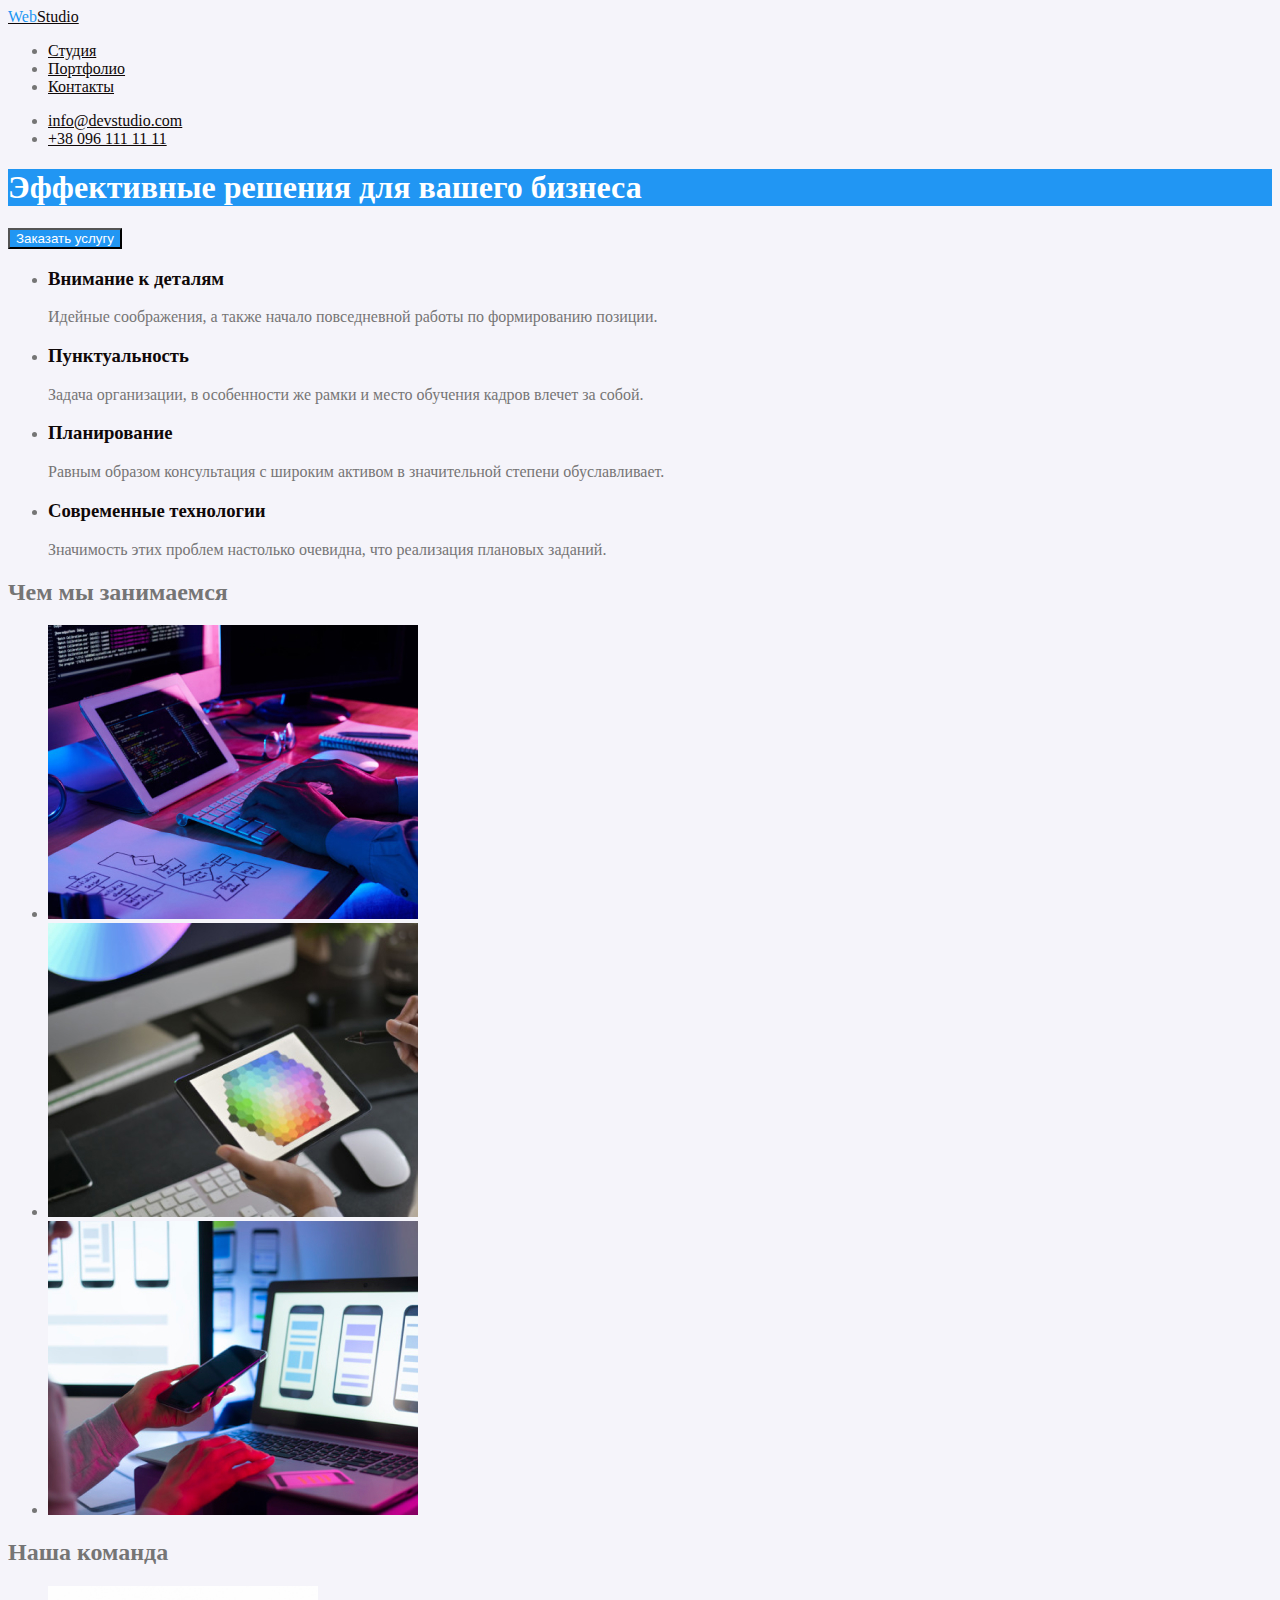
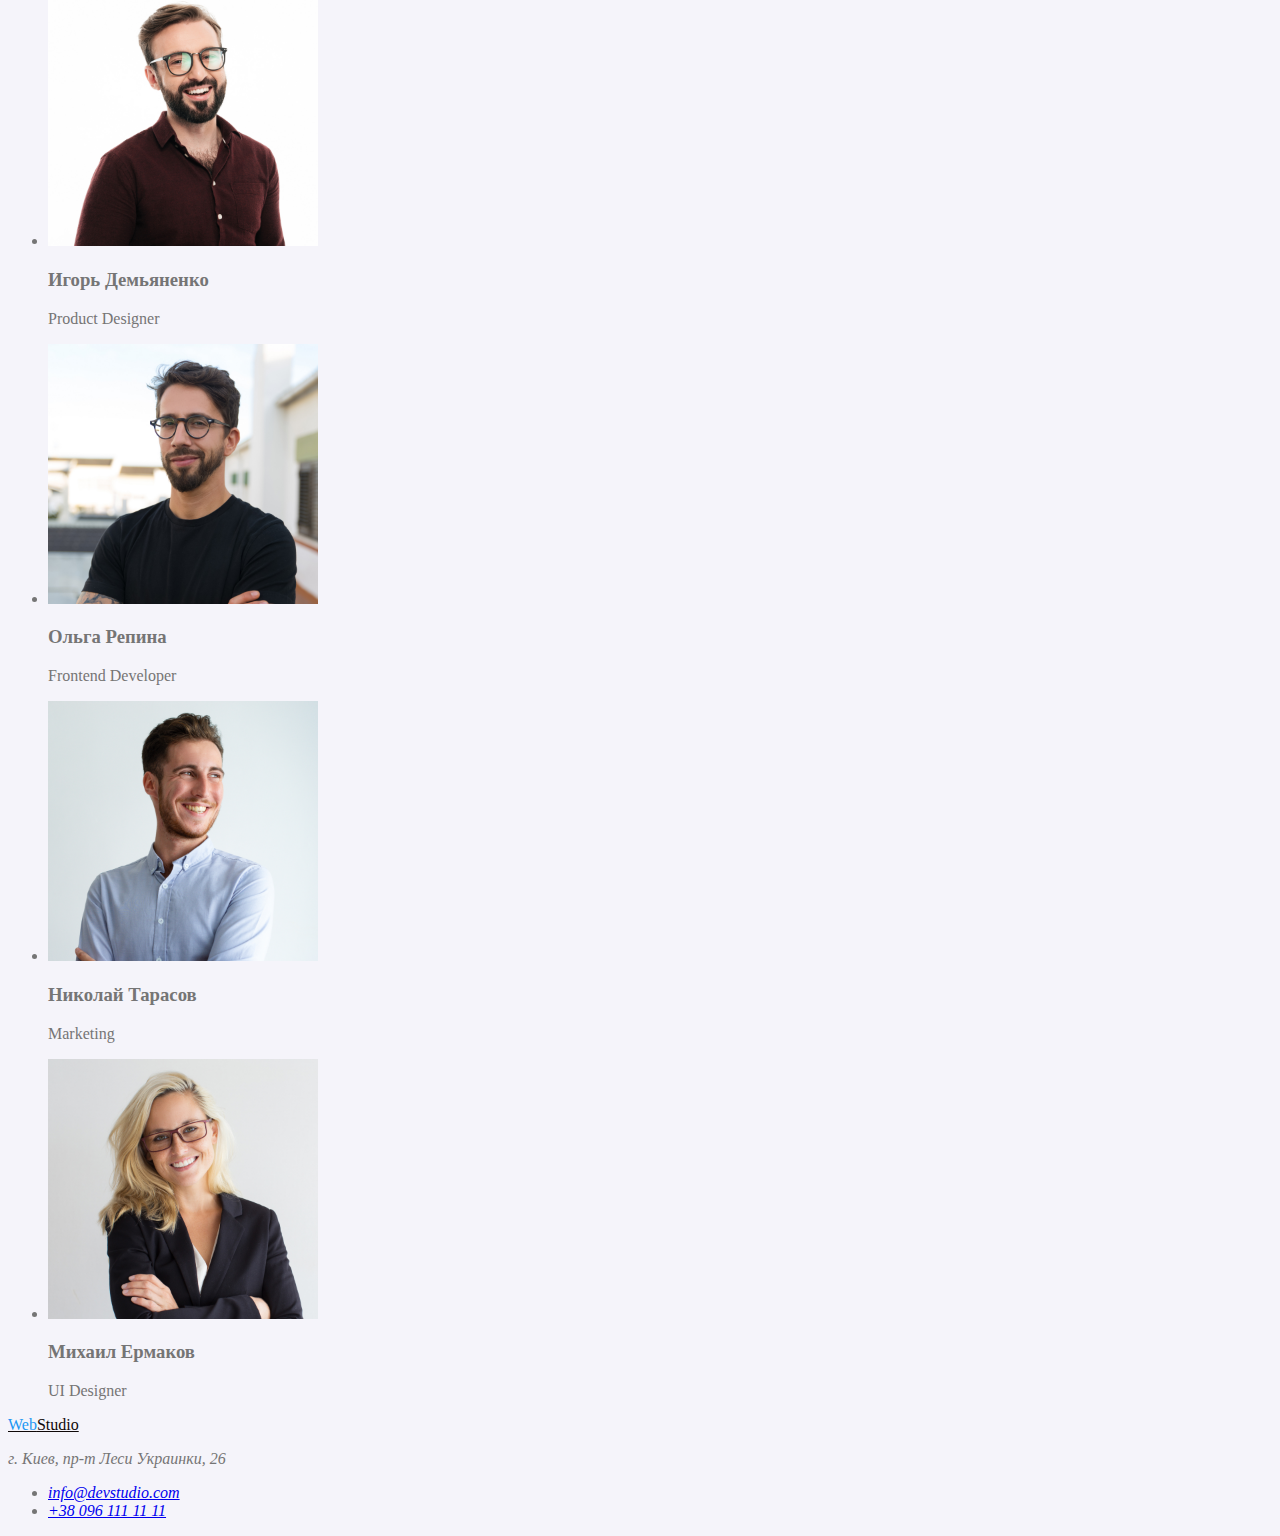
==== index.html @ 8a28e9a0 "добавил цвета не все" ====
<!DOCTYPE html>
<html lang="ru">
  <head>
    <meta charset="UTF-8" />
    <meta http-equiv="X-UA-Compatible" content="IE=edge" />
    <meta name="viewport" content="width=device-width, initial-scale=1.0" />
    <link rel="stylesheet" href="./css/style.css" />
    <title>Document</title>
  </head>
  <body>
    <!-- Шапка сайта -->
    <header class="header">
      <nav>
        <a href="/index.html" class="logo"
          ><span class="logo-accent">Web</span>Studio</a
        >
        <ul>
          <li><a href="" class="header-link">Студия</a></li>
          <li><a href="" class="header-link">Портфолио</a></li>
          <li><a href="" class="header-link">Контакты</a></li>
        </ul>
      </nav>
      <ul>
        <li>
          <a href="mailto:info@devstudio.com" class="header-link"
            >info@devstudio.com</a
          >
        </li>
        <li>
          <a href="tel:+380961111111" class="header-link">+38 096 111 11 11</a>
        </li>
      </ul>
    </header>
    <!-- Герой -->
    <main>
      <section class="hero">
        <h1 class="hero-title">Эффективные решения для вашего бизнеса</h1>
        <button type="button" class="button">Заказать услугу</button>
      </section>
      <!-- Особенности компании -->
      <section class="feature">
        <h2 hidden>Наши преймущества</h2>
        <ul>
          <li>
            <h3 class="feature-title">Внимание к деталям</h3>
            <p class="feature-tetxt">
              Идейные соображения, а также начало повседневной работы по
              формированию позиции.
            </p>
          </li>
          <li>
            <h3 class="feature-title">Пунктуальность</h3>
            <p class="feature-tetxt">
              Задача организации, в особенности же рамки и место обучения кадров
              влечет за собой.
            </p>
          </li>
          <li>
            <h3 class="feature-title">Планирование</h3>
            <p class="feature-tetxt">
              Равным образом консультация с широким активом в значительной
              степени обуславливает.
            </p>
          </li>
          <li>
            <h3 class="feature-title">Современные технологии</h3>
            <p class="feature-tetxt">
              Значимость этих проблем настолько очевидна, что реализация
              плановых заданий.
            </p>
          </li>
        </ul>
      </section>
      <section class="example">
        <!-- Фото занятий компании -->
        <h2 class="exmple-title">Чем мы занимаемся</h2>
        <ul>
          <li>
            <a href=""
              ><img src="./image/img1.jpg" alt="верстка сайта" width="370"
            /></a>
          </li>
          <li>
            <a href=""
              ><img
                src="./image/img2.jpg"
                alt="выбор макета сайта для телефона"
                width="370"
            /></a>
          </li>
          <li>
            <a href=""
              ><img
                src="./image/img3.jpg"
                alt="цветокоррекция на планшете"
                width="370"
            /></a>
          </li>
        </ul>
      </section>
      <!-- команда компании -->
      <section class="team">
        <h2>Наша команда</h2>
        <ul>
          <li>
            <img src="./image/image1.jpg" alt="сотрудник команды" width="270" />
            <h3 class="team-title">Игорь Демьяненко</h3>
            <p class="team-tetxt">Product Designer</p>
          </li>
          <li>
            <img src="./image/image2.jpg" alt="сотрудник команды" width="270" />
            <h3 class="team-title">Ольга Репина</h3>
            <p class="team-text">Frontend Developer</p>
          </li>
          <li>
            <img src="./image/image3.jpg" alt="сотрудник команды" width="270" />
            <h3 class="team-title">Николай Тарасов</h3>
            <p class="team-text">Marketing</p>
          </li>
          <li>
            <img src="./image/image4.jpg" alt="сотрудник команды" width="270" />
            <h3 class="team-title">Михаил Ермаков</h3>
            <p class="team-text">UI Designer</p>
          </li>
        </ul>
      </section>
    </main>
    <footer class="footer">
      <a href="/index.html" class="logo"
        ><span class="logo-accent">Web</span>Studio</a
      >
      <address>
        <p class="footer-text">г. Киев, пр-т Леси Украинки, 26</p>
        <ul>
          <li>
            <a href="mailto:info@devstudio.com" class="footer-link"
              >info@devstudio.com</a
            >
          </li>
          <li>
            <a href="tel:+380961111111" class="footer-link"
              >+38 096 111 11 11</a
            >
          </li>
        </ul>
      </address>
    </footer>
  </body>
</html>
---- css/style.css ----
/*  
Цвет основгого текста #757575
цвет  подсвета #2196F3  
цвет вторичный  #212121
цвест для футера rgba(255, 255, 255, 0.6);
основной цвест страницы #F5F4FA;
 */
:root {
  --secondary-text-color: #0f0808;
  --accent-color: #2196f3;
  --accent-color-footer: rgba(255, 255, 255, 0.6);
  --general-color-page: #f5f4fa;
  --general-text-color: #757575;
}
body {
  background-color: var(--general-color-page);
  color: var(--general-text-color);
}

/* Header */
.header-link:hover,
.header-link:focus {
  color: var(--accent-color);
}
.header-link {
  color: var(--secondary-text-color);
}
.logo:hover,
.logo:focus {
  color: var(--accent-color);
}
.logo {
  color: var(--secondary-text-color);
}
.logo-accent {
  color: var(--accent-color);
}
/* Hero */
.hero-title {
  /* сделал задний фон,что б видно было цвет текста */
  background-color: var(--accent-color);
  color: #ffffff;
}
.button {
  color: #ffffff;
  background-color: var(--accent-color);
  cursor: pointer;
}
/* Особености компании */
.feature-title {
  color: var(--secondary-text-color);
}
.feature-tetxt {
}
/* Занятие компаний */
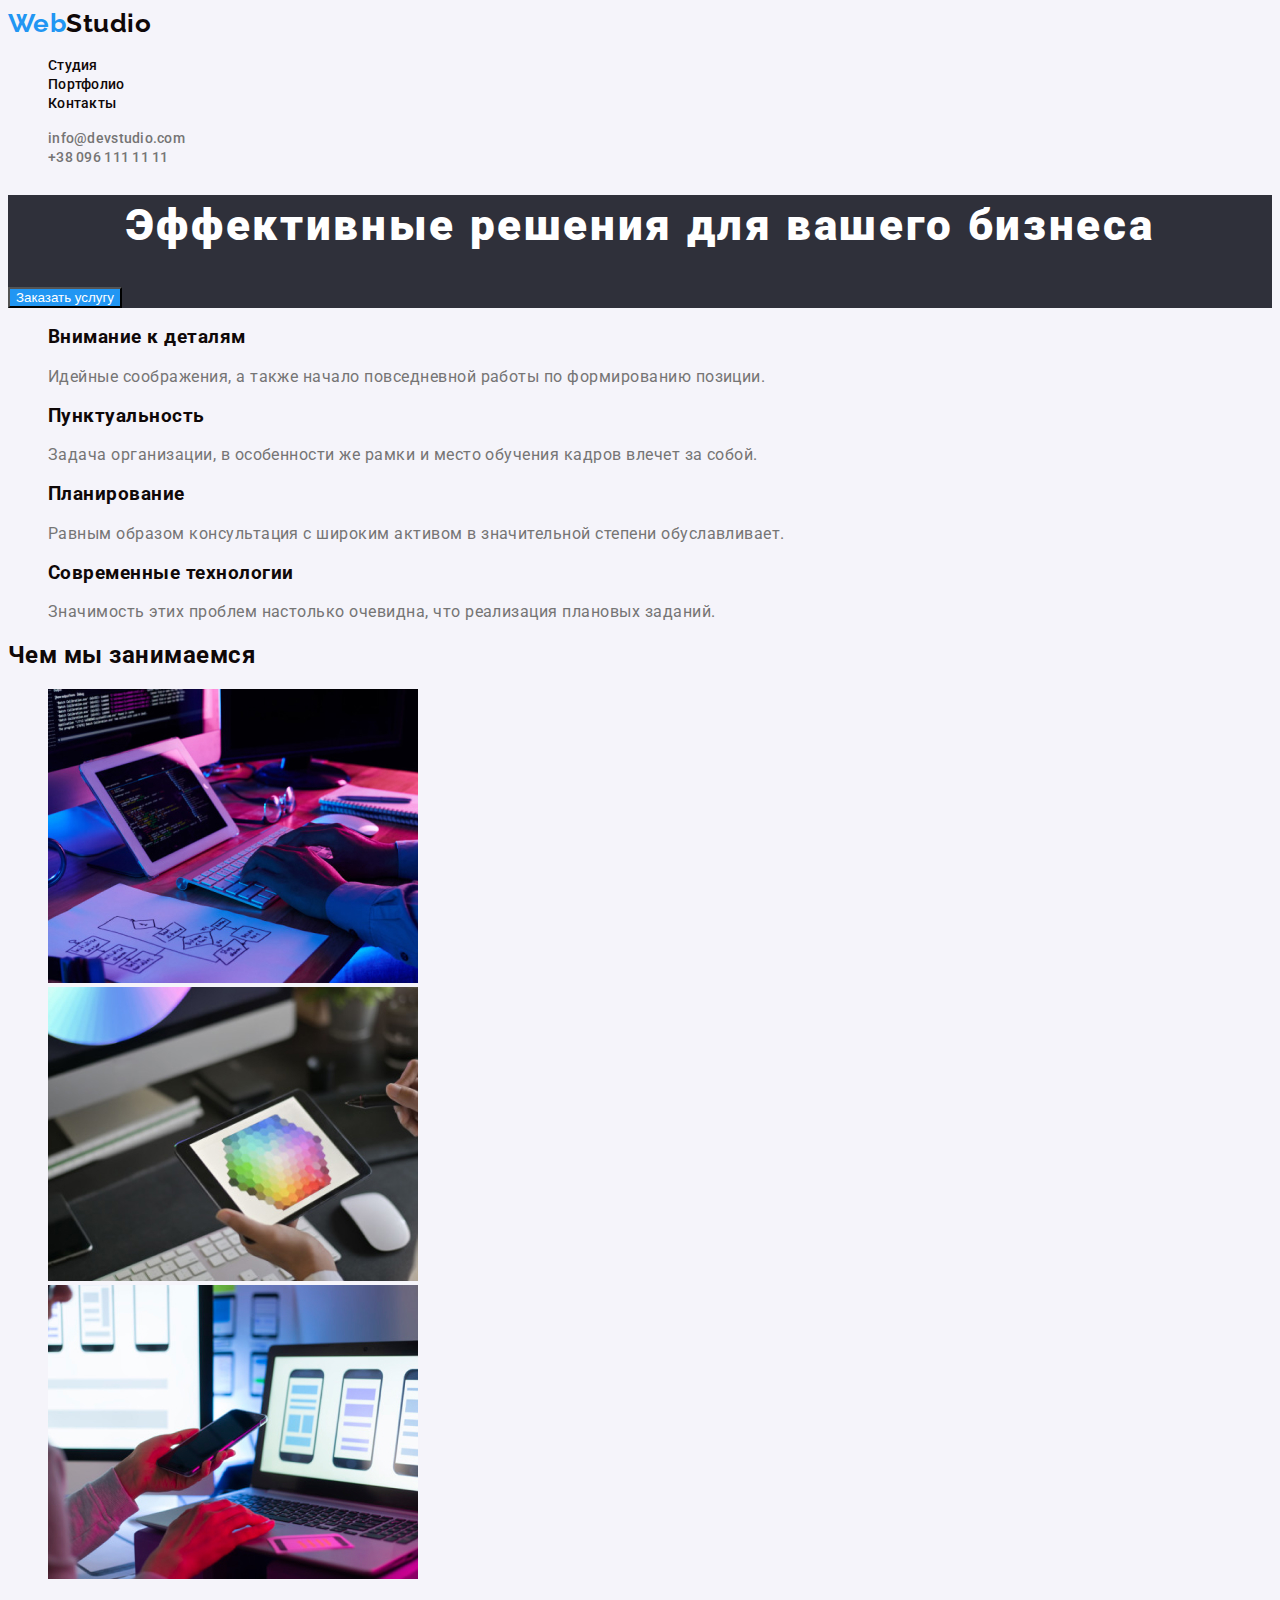
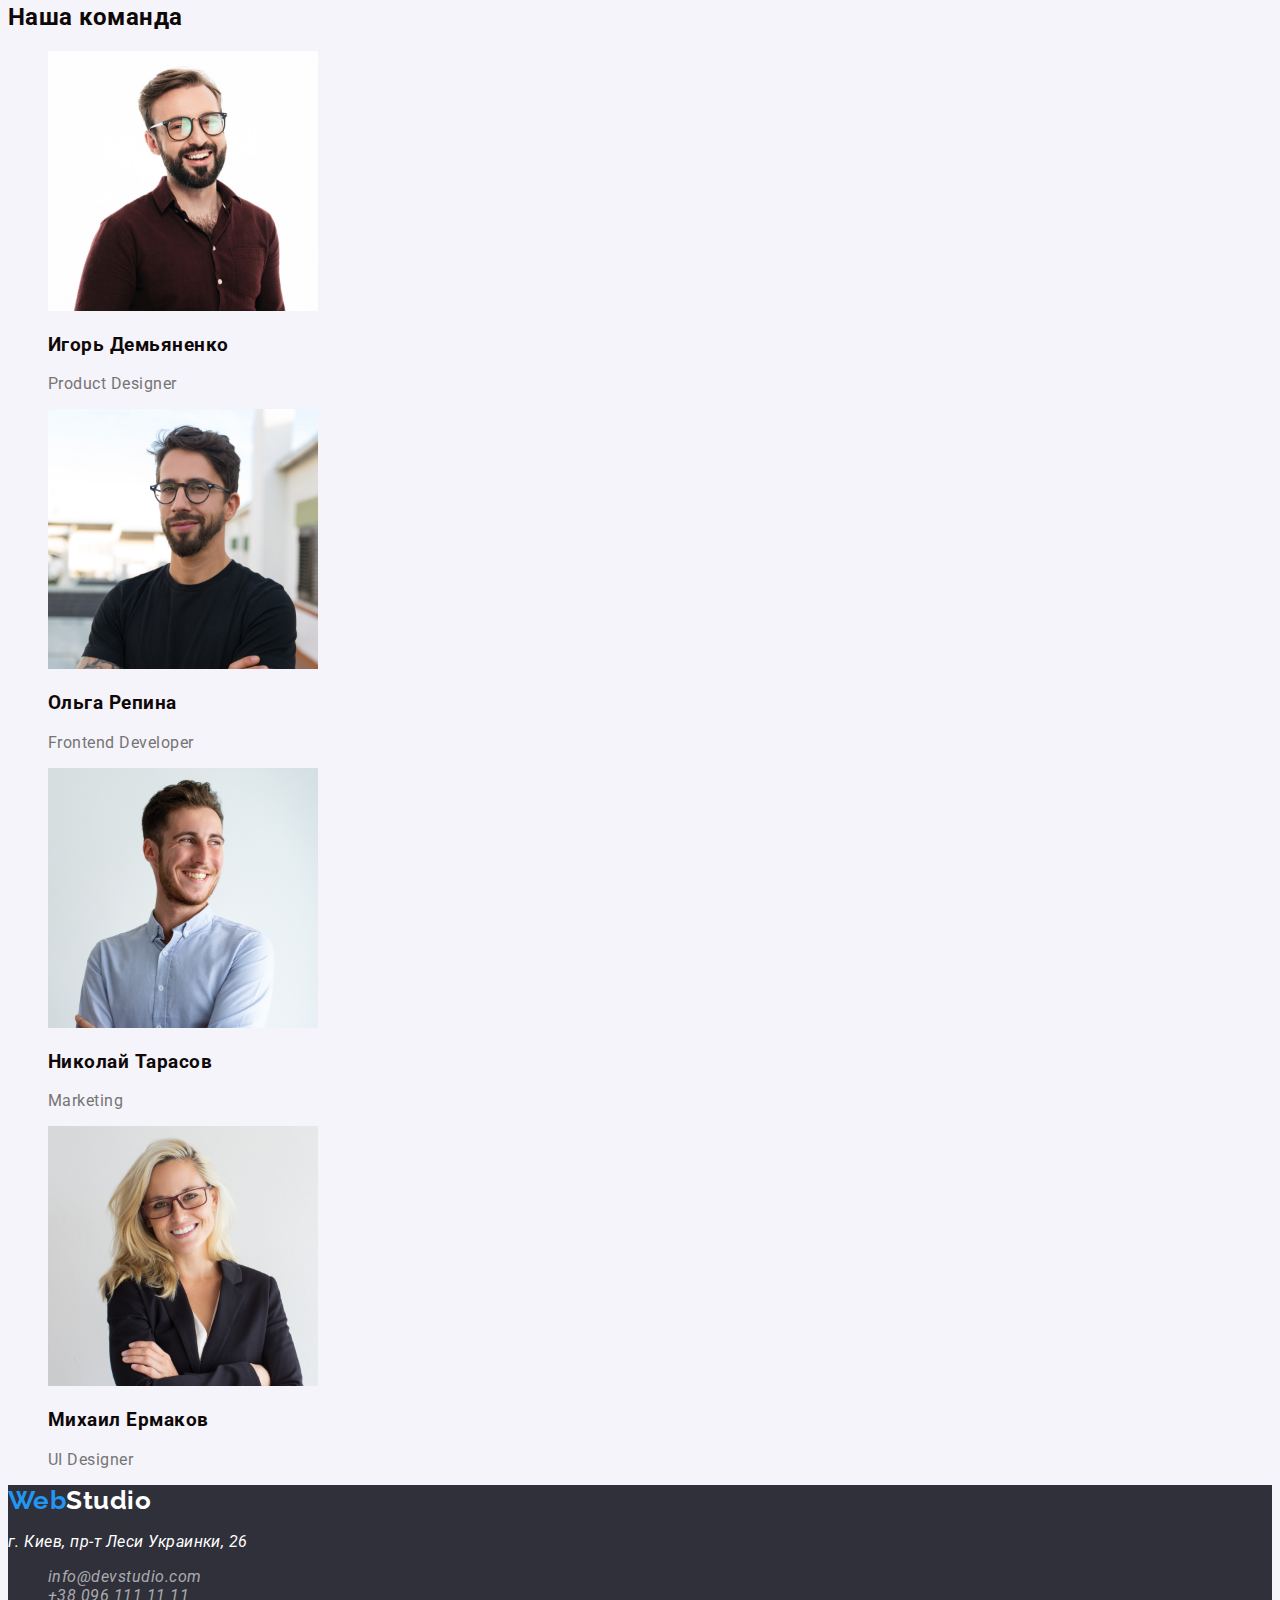
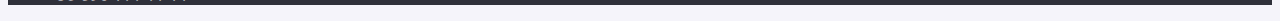
==== commit 66593b5b: "Цвета-закончил" ====
--- a/index.html
+++ b/index.html
@@ -4,43 +4,49 @@
     <meta charset="UTF-8" />
     <meta http-equiv="X-UA-Compatible" content="IE=edge" />
     <meta name="viewport" content="width=device-width, initial-scale=1.0" />
+    <title>Document</title>
+    <link rel="preconnect" href="https://fonts.googleapis.com" />
+    <link rel="preconnect" href="https://fonts.gstatic.com" crossorigin />
+    <link
+      href="https://fonts.googleapis.com/css2?family=Raleway:wght@700&family=Roboto:wght@400;500;700;900&display=swap"
+      rel="stylesheet"
+    />
     <link rel="stylesheet" href="./css/style.css" />
-    <title>Document</title>
   </head>
   <body>
     <!-- Шапка сайта -->
     <header class="header">
-      <nav>
+      <nav class="header-nav">
         <a href="/index.html" class="logo"
           ><span class="logo-accent">Web</span>Studio</a
         >
-        <ul>
-          <li><a href="" class="header-link">Студия</a></li>
-          <li><a href="" class="header-link">Портфолио</a></li>
-          <li><a href="" class="header-link">Контакты</a></li>
+        <ul class="pages-nav">
+          <li><a href="" class="link">Студия</a></li>
+          <li><a href="" class="link">Портфолио</a></li>
+          <li><a href="" class="link">Контакты</a></li>
         </ul>
       </nav>
-      <ul>
+      <ul class="auth-nav">
         <li>
-          <a href="mailto:info@devstudio.com" class="header-link"
+          <a href="mailto:info@devstudio.com" class="link"
             >info@devstudio.com</a
           >
         </li>
         <li>
-          <a href="tel:+380961111111" class="header-link">+38 096 111 11 11</a>
+          <a href="tel:+380961111111" class="link">+38 096 111 11 11</a>
         </li>
       </ul>
     </header>
-    <!-- Герой -->
     <main>
+      <!-- Герой -->
       <section class="hero">
-        <h1 class="hero-title">Эффективные решения для вашего бизнеса</h1>
+        <h1 class="title">Эффективные решения для вашего бизнеса</h1>
         <button type="button" class="button">Заказать услугу</button>
       </section>
       <!-- Особенности компании -->
       <section class="feature">
         <h2 hidden>Наши преймущества</h2>
-        <ul>
+        <ul class="featyre-list">
           <li>
             <h3 class="feature-title">Внимание к деталям</h3>
             <p class="feature-tetxt">
@@ -71,10 +77,10 @@
           </li>
         </ul>
       </section>
+      <!-- Фото занятий компании -->
       <section class="example">
-        <!-- Фото занятий компании -->
-        <h2 class="exmple-title">Чем мы занимаемся</h2>
-        <ul>
+        <h2 class="title">Чем мы занимаемся</h2>
+        <ul class="example-list">
           <li>
             <a href=""
               ><img src="./image/img1.jpg" alt="верстка сайта" width="370"
@@ -100,8 +106,8 @@
       </section>
       <!-- команда компании -->
       <section class="team">
-        <h2>Наша команда</h2>
-        <ul>
+        <h2 class="title">Наша команда</h2>
+        <ul class="team-list">
           <li>
             <img src="./image/image1.jpg" alt="сотрудник команды" width="270" />
             <h3 class="team-title">Игорь Демьяненко</h3>
@@ -133,14 +139,12 @@
         <p class="footer-text">г. Киев, пр-т Леси Украинки, 26</p>
         <ul>
           <li>
-            <a href="mailto:info@devstudio.com" class="footer-link"
+            <a href="mailto:info@devstudio.com" class="link"
               >info@devstudio.com</a
             >
           </li>
           <li>
-            <a href="tel:+380961111111" class="footer-link"
-              >+38 096 111 11 11</a
-            >
+            <a href="tel:+380961111111" class="link">+38 096 111 11 11</a>
           </li>
         </ul>
       </address>
--- a/css/style.css
+++ b/css/style.css
@@ -11,19 +11,45 @@
   --accent-color-footer: rgba(255, 255, 255, 0.6);
   --general-color-page: #f5f4fa;
   --general-text-color: #757575;
+  --white-color: #ffffff;
+  --footer-color: #2f303a;
 }
 body {
   background-color: var(--general-color-page);
   color: var(--general-text-color);
+
+  font-family: Roboto, sans-serif;
+  letter-spacing: 0.03em;
 }
 
 /* Header */
-.header-link:hover,
-.header-link:focus {
+.header-nav .link:hover,
+.header-nav .link:focus,
+.auth-nav .link:focus,
+.auth-nav .link:hover,
+.footer .link:focus,
+.footer .link:hover {
   color: var(--accent-color);
 }
-.header-link {
+
+.auth-nav .link {
+  color: var(--general-text-color);
+  text-decoration: none;
+
+  font-weight: 500;
+  font-size: 14px;
+  line-height: 1.1;
+  letter-spacing: 0.02em;
+}
+
+.header-nav .link {
   color: var(--secondary-text-color);
+  text-decoration: none;
+
+  font-weight: 500;
+  font-size: 14px;
+  line-height: 1.1;
+  letter-spacing: 0.02em;
 }
 .logo:hover,
 .logo:focus {
@@ -31,25 +57,65 @@
 }
 .logo {
   color: var(--secondary-text-color);
+  text-decoration: none;
+
+  font-family: Raleway, sans-serif;
+  font-weight: 700;
+  font-size: 26px;
+  line-height: 31px;
 }
 .logo-accent {
   color: var(--accent-color);
 }
 /* Hero */
-.hero-title {
-  /* сделал задний фон,что б видно было цвет текста */
-  background-color: var(--accent-color);
-  color: #ffffff;
+.hero {
+  background-color: var(--footer-color);
+}
+.hero .title {
+  color: var(--white-color);
+
+  font-weight: 900;
+  font-size: 44px;
+  line-height: 1.4;
+  text-align: center;
+  letter-spacing: 0.06em;
 }
 .button {
-  color: #ffffff;
+  color: var(--white-color);
   background-color: var(--accent-color);
   cursor: pointer;
 }
-/* Особености компании */
+/* Особенности компании */
 .feature-title {
   color: var(--secondary-text-color);
 }
 .feature-tetxt {
+  color: var(--general-text-color);
 }
-/* Занятие компаний */
+
+/* Занятие компании */
+.example .title {
+  color: var(--secondary-text-color);
+}
+/* команда компании */
+.team .title,
+.team-title {
+  color: var(--secondary-text-color);
+}
+/* подвал */
+.footer {
+  background-color: var(--footer-color);
+}
+.footer .footer-text {
+  color: var(--white-color);
+}
+.footer .link {
+  color: var(--accent-color-footer);
+  text-decoration: none;
+}
+.footer .logo {
+  color: var(--white-color);
+}
+li {
+  list-style-type: none;
+}
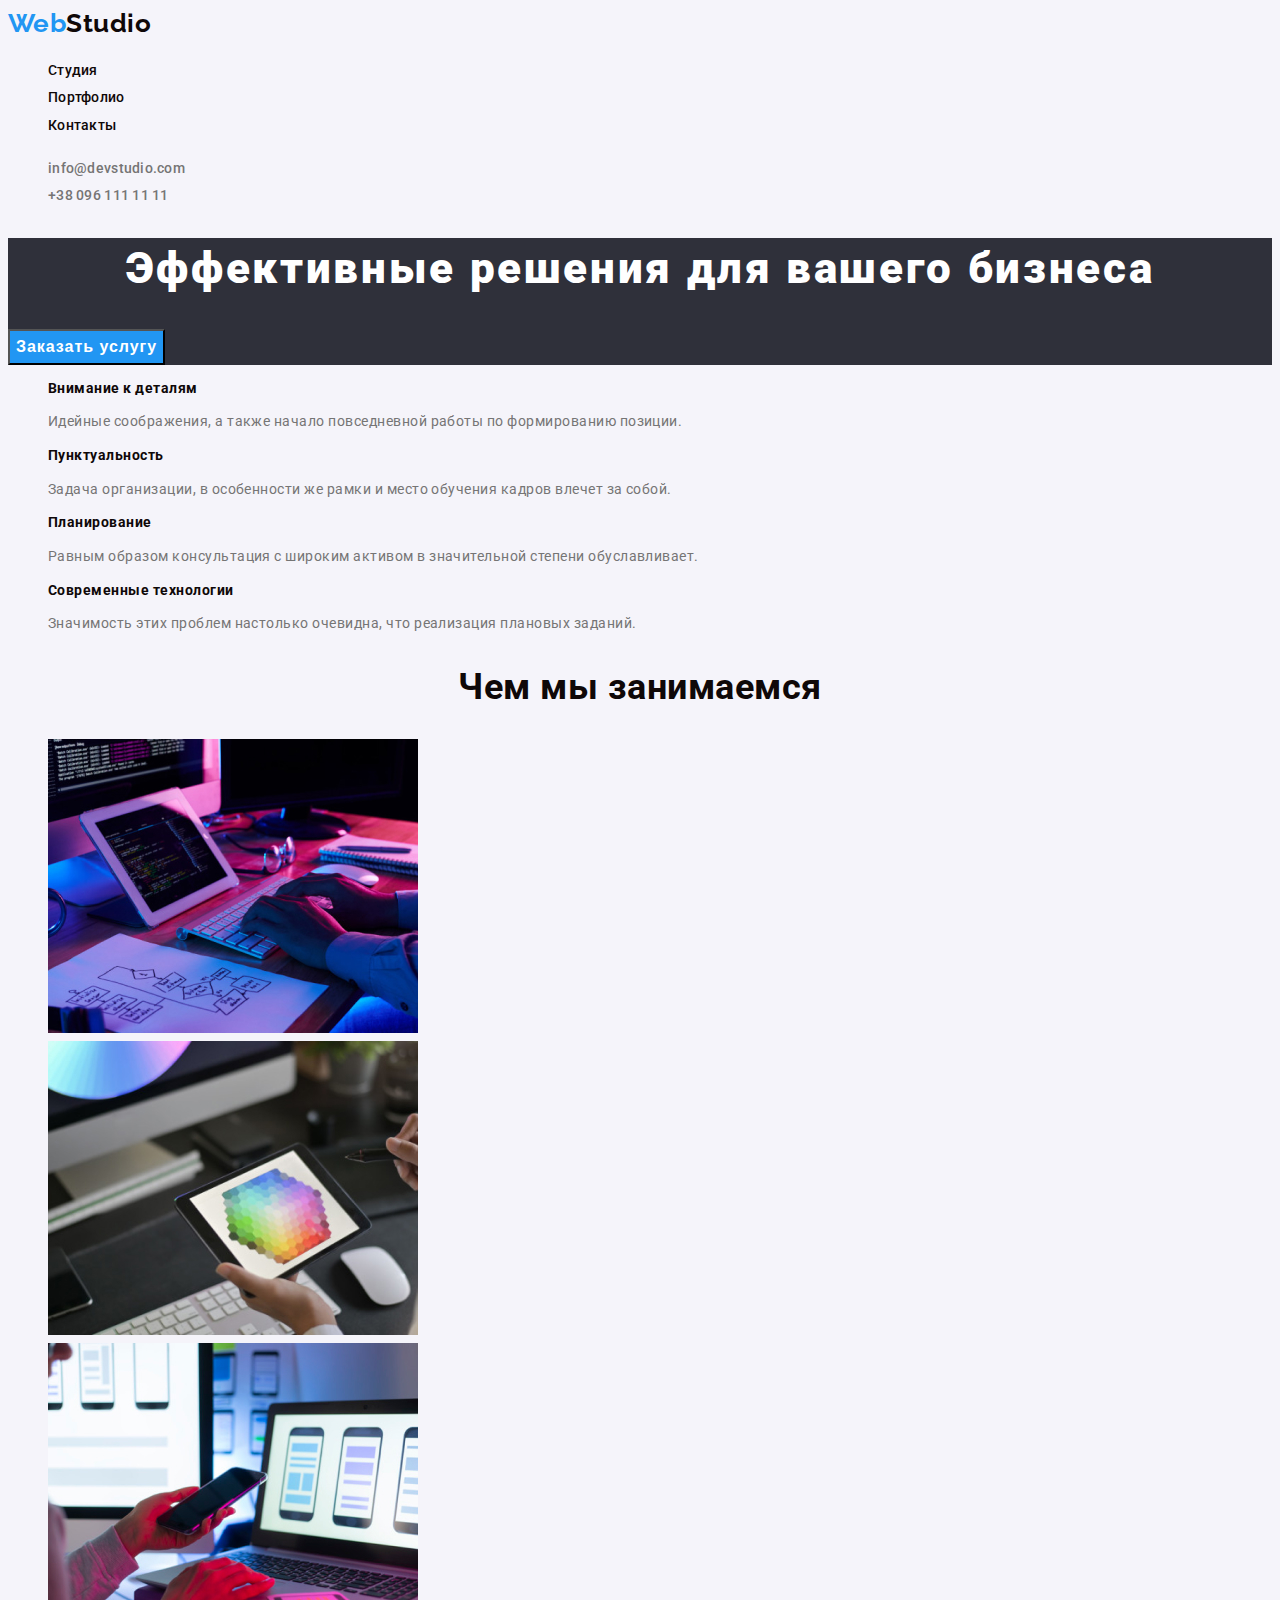
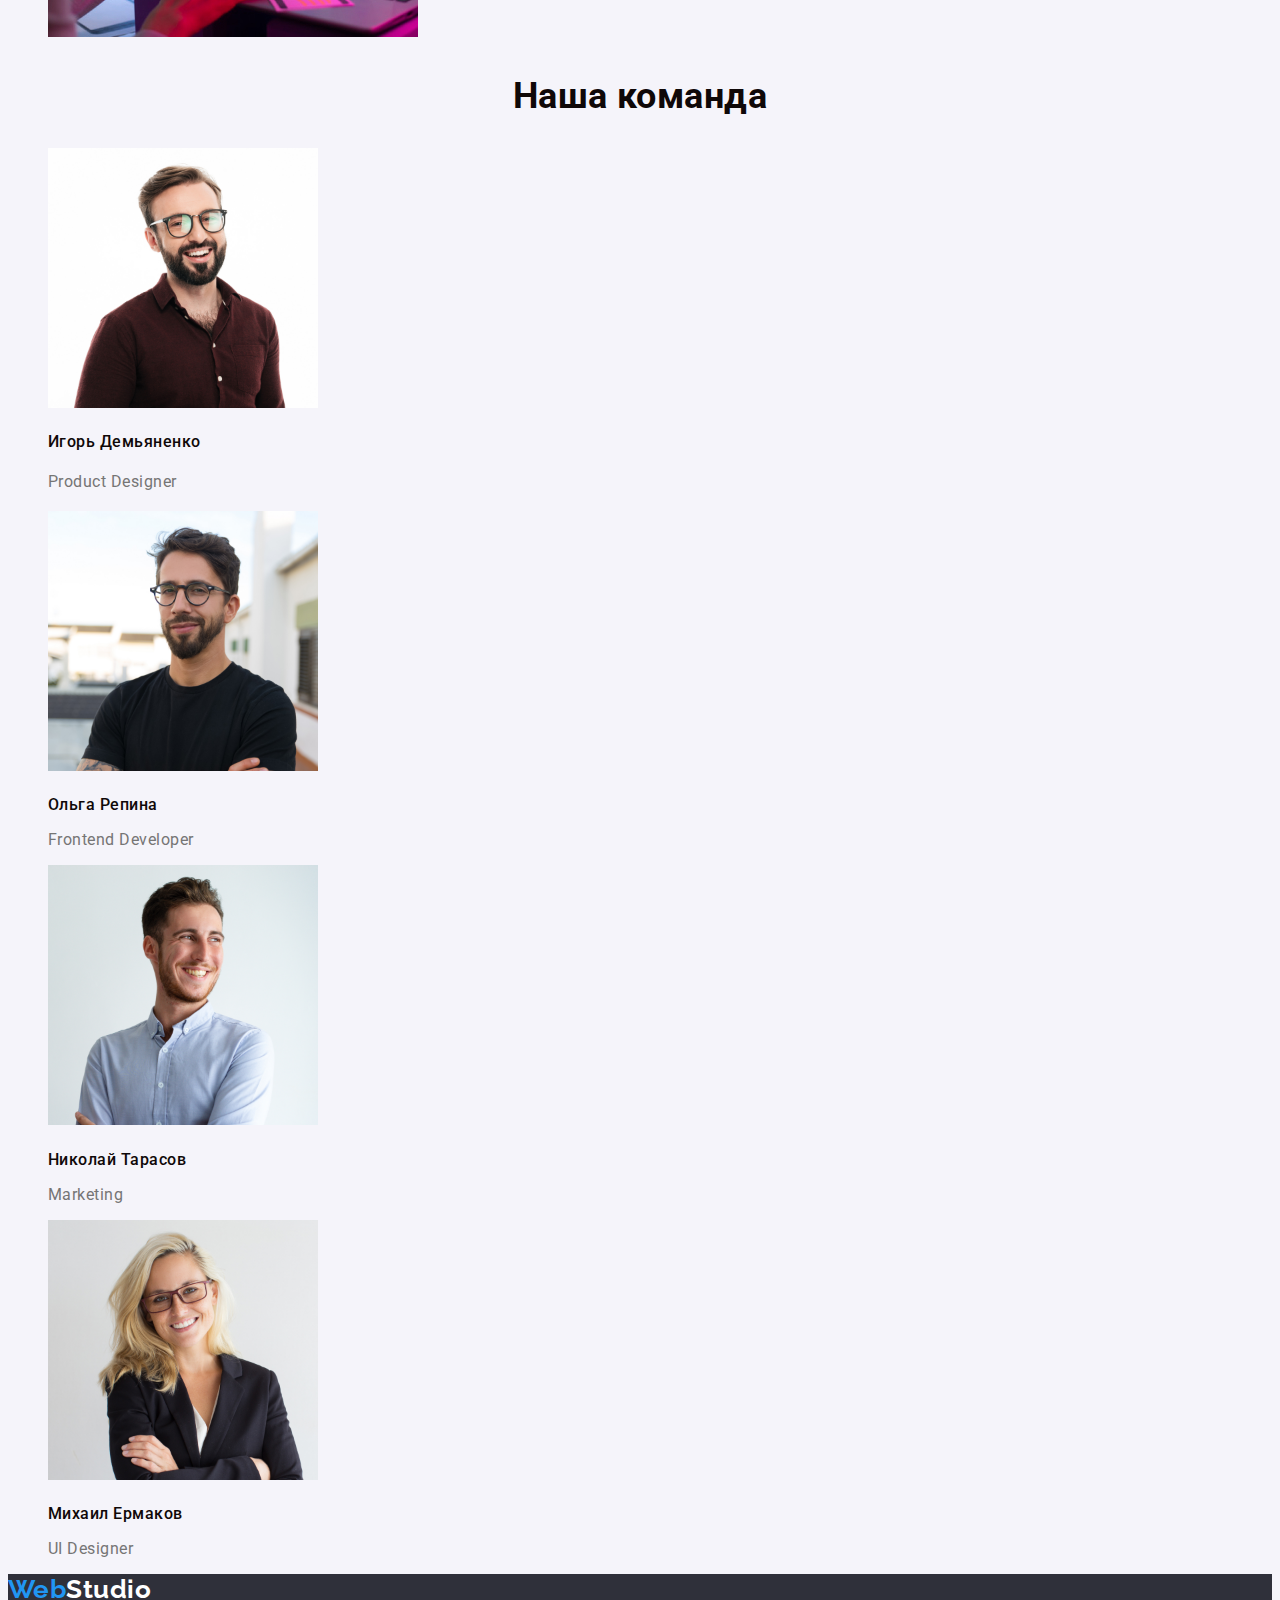
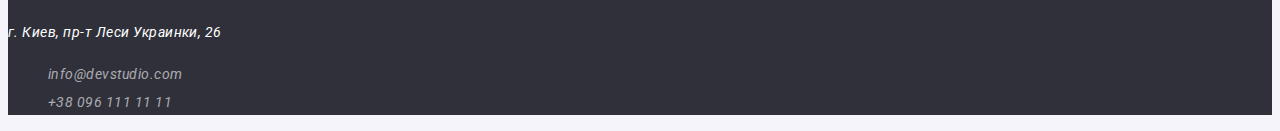
==== commit 1c7fb994: "Начертания" ====
--- a/index.html
+++ b/index.html
@@ -22,7 +22,7 @@
         >
         <ul class="pages-nav">
           <li><a href="" class="link">Студия</a></li>
-          <li><a href="" class="link">Портфолио</a></li>
+          <li><a href="./portofolio.html" class="link">Портфолио</a></li>
           <li><a href="" class="link">Контакты</a></li>
         </ul>
       </nav>
@@ -110,27 +110,28 @@
         <ul class="team-list">
           <li>
             <img src="./image/image1.jpg" alt="сотрудник команды" width="270" />
-            <h3 class="team-title">Игорь Демьяненко</h3>
+            <h3 class="team-title-name">Игорь Демьяненко</h3>
             <p class="team-tetxt">Product Designer</p>
           </li>
           <li>
             <img src="./image/image2.jpg" alt="сотрудник команды" width="270" />
-            <h3 class="team-title">Ольга Репина</h3>
+            <h3 class="team-title-name">Ольга Репина</h3>
             <p class="team-text">Frontend Developer</p>
           </li>
           <li>
             <img src="./image/image3.jpg" alt="сотрудник команды" width="270" />
-            <h3 class="team-title">Николай Тарасов</h3>
+            <h3 class="team-title-name">Николай Тарасов</h3>
             <p class="team-text">Marketing</p>
           </li>
           <li>
             <img src="./image/image4.jpg" alt="сотрудник команды" width="270" />
-            <h3 class="team-title">Михаил Ермаков</h3>
+            <h3 class="team-title-name">Михаил Ермаков</h3>
             <p class="team-text">UI Designer</p>
           </li>
         </ul>
       </section>
     </main>
+    <!-- Подвал -->
     <footer class="footer">
       <a href="/index.html" class="logo"
         ><span class="logo-accent">Web</span>Studio</a
--- a/css/style.css
+++ b/css/style.css
@@ -20,6 +20,7 @@
 
   font-family: Roboto, sans-serif;
   letter-spacing: 0.03em;
+  line-height: 1.7;
 }
 
 /* Header */
@@ -59,7 +60,7 @@
   color: var(--secondary-text-color);
   text-decoration: none;
 
-  font-family: Raleway, sans-serif;
+  font-family: Raleway;
   font-weight: 700;
   font-size: 26px;
   line-height: 31px;
@@ -84,34 +85,69 @@
   color: var(--white-color);
   background-color: var(--accent-color);
   cursor: pointer;
+
+  font-weight: 700;
+  font-size: 16px;
+  line-height: 1.9;
+  letter-spacing: 0.06em;
 }
 /* Особенности компании */
 .feature-title {
   color: var(--secondary-text-color);
+
+  font-weight: 700;
+  font-size: 14px;
+  line-height: 1.1;
 }
 .feature-tetxt {
   color: var(--general-text-color);
+
+  font-size: 14px;
 }
 
-/* Занятие компании */
+/* Фото занятий компании */
 .example .title {
   color: var(--secondary-text-color);
+
+  font-weight: 700;
+  font-size: 36px;
+  line-height: 1.2;
+  text-align: center;
 }
 /* команда компании */
-.team .title,
-.team-title {
+.team .title {
   color: var(--secondary-text-color);
+
+  font-weight: 700;
+  font-size: 36px;
+  line-height: 1.2;
+  text-align: center;
+}
+.team-title-name {
+  color: var(--secondary-text-color);
+
+  font-weight: 500;
+  font-size: 16px;
+  line-height: 1.2;
+}
+.team-text {
+  font-size: 16px;
+  line-height: 1.2;
 }
 /* подвал */
 .footer {
   background-color: var(--footer-color);
 }
-.footer .footer-text {
+.footer-text {
   color: var(--white-color);
+
+  font-size: 14px;
 }
 .footer .link {
   color: var(--accent-color-footer);
   text-decoration: none;
+
+  font-size: 14px;
 }
 .footer .logo {
   color: var(--white-color);
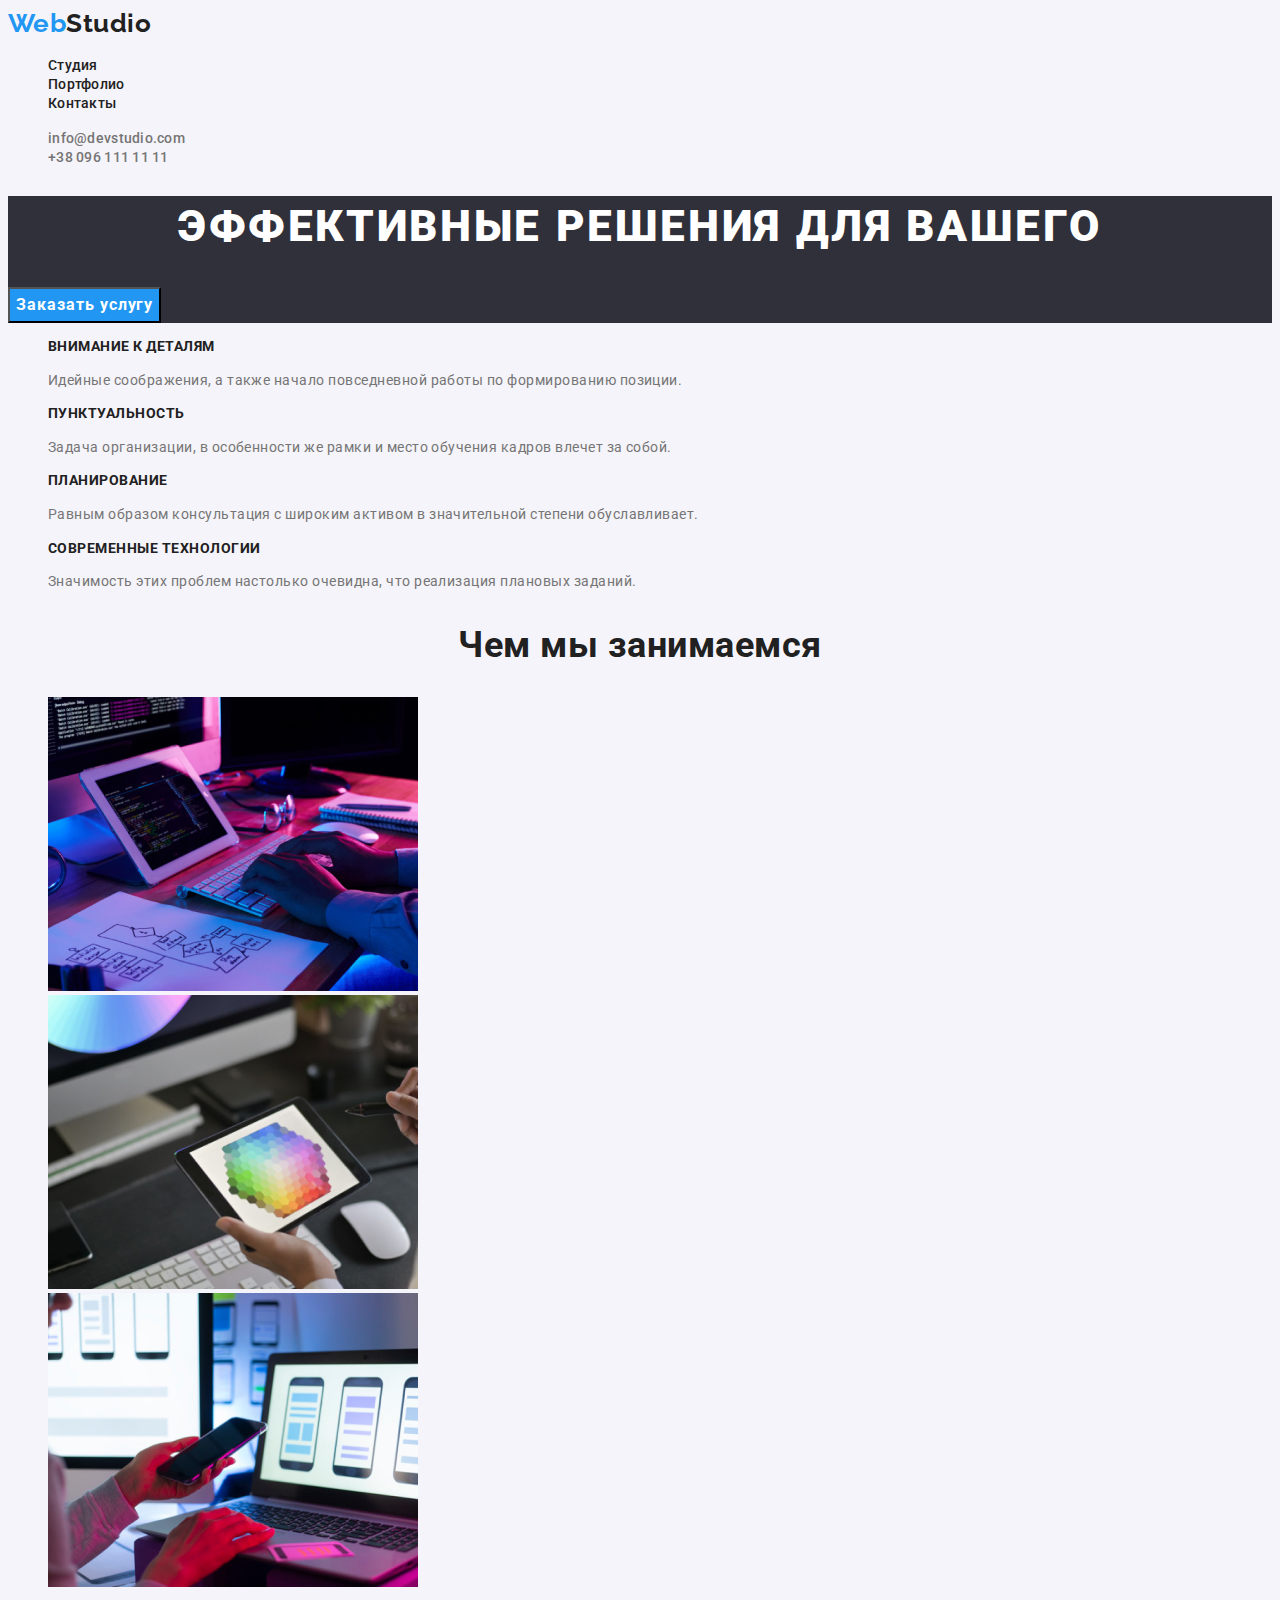
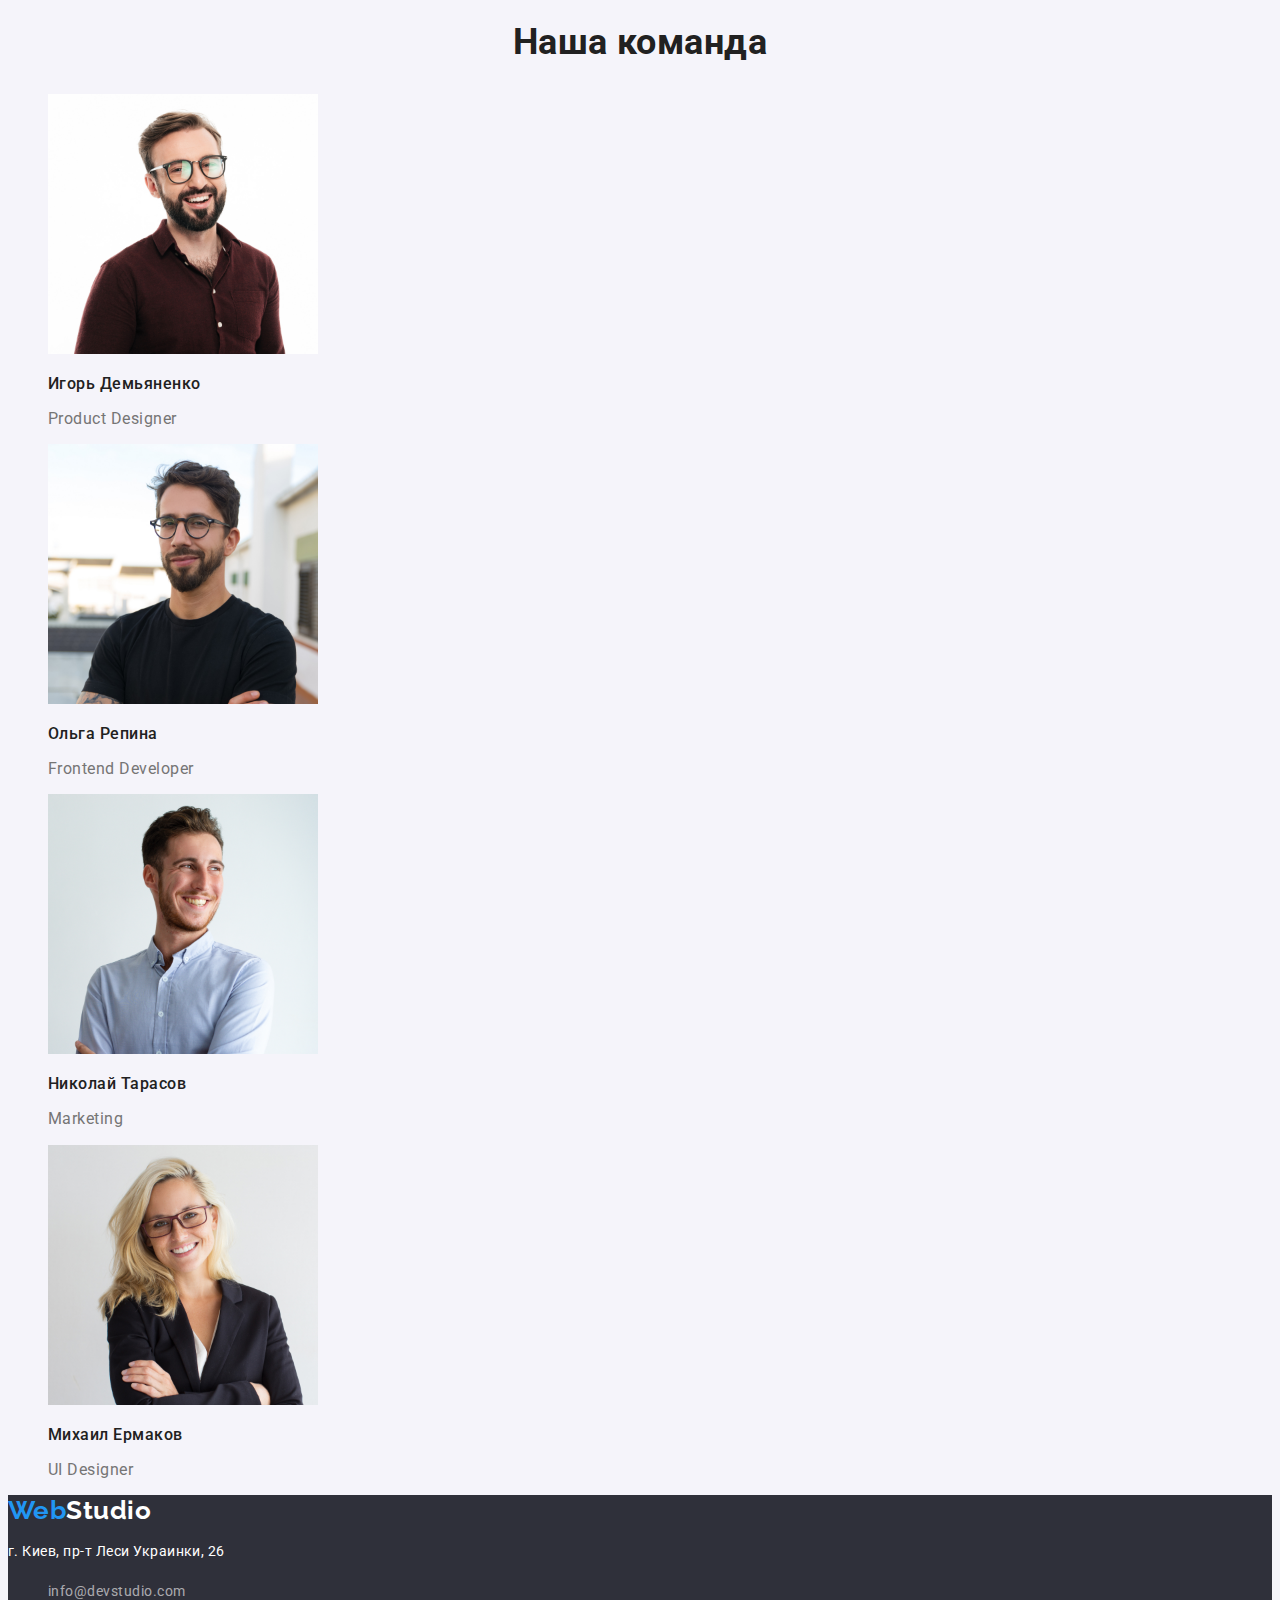
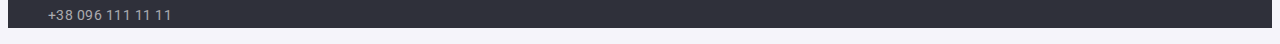
==== commit 8badaa11: "Внес правки в дз2" ====
--- a/index.html
+++ b/index.html
@@ -40,7 +40,7 @@
     <main>
       <!-- Герой -->
       <section class="hero">
-        <h1 class="title">Эффективные решения для вашего бизнеса</h1>
+        <h1 class="title">ЭФФЕКТИВНЫЕ РЕШЕНИЯ ДЛЯ ВАШЕГО</h1>
         <button type="button" class="button">Заказать услугу</button>
       </section>
       <!-- Особенности компании -->
@@ -48,28 +48,28 @@
         <h2 hidden>Наши преймущества</h2>
         <ul class="featyre-list">
           <li>
-            <h3 class="feature-title">Внимание к деталям</h3>
+            <h3 class="feature-title">ВНИМАНИЕ К ДЕТАЛЯМ</h3>
             <p class="feature-tetxt">
               Идейные соображения, а также начало повседневной работы по
               формированию позиции.
             </p>
           </li>
           <li>
-            <h3 class="feature-title">Пунктуальность</h3>
+            <h3 class="feature-title">ПУНКТУАЛЬНОСТЬ</h3>
             <p class="feature-tetxt">
               Задача организации, в особенности же рамки и место обучения кадров
               влечет за собой.
             </p>
           </li>
           <li>
-            <h3 class="feature-title">Планирование</h3>
+            <h3 class="feature-title">ПЛАНИРОВАНИЕ</h3>
             <p class="feature-tetxt">
               Равным образом консультация с широким активом в значительной
               степени обуславливает.
             </p>
           </li>
           <li>
-            <h3 class="feature-title">Современные технологии</h3>
+            <h3 class="feature-title">СОВРЕМЕННЫЕ ТЕХНОЛОГИИ</h3>
             <p class="feature-tetxt">
               Значимость этих проблем настолько очевидна, что реализация
               плановых заданий.
--- a/css/style.css
+++ b/css/style.css
@@ -6,7 +6,7 @@
 основной цвест страницы #F5F4FA;
  */
 :root {
-  --secondary-text-color: #0f0808;
+  --secondary-text-color: #212121;
   --accent-color: #2196f3;
   --accent-color-footer: rgba(255, 255, 255, 0.6);
   --general-color-page: #f5f4fa;
@@ -20,7 +20,6 @@
 
   font-family: Roboto, sans-serif;
   letter-spacing: 0.03em;
-  line-height: 1.7;
 }
 
 /* Header */
@@ -63,7 +62,7 @@
   font-family: Raleway;
   font-weight: 700;
   font-size: 26px;
-  line-height: 31px;
+  line-height: 1.2;
 }
 .logo-accent {
   color: var(--accent-color);
@@ -86,6 +85,7 @@
   background-color: var(--accent-color);
   cursor: pointer;
 
+  font-family: Roboto, sans-serif;
   font-weight: 700;
   font-size: 16px;
   line-height: 1.9;
@@ -101,7 +101,7 @@
 }
 .feature-tetxt {
   color: var(--general-text-color);
-
+  line-height: 1.7;
   font-size: 14px;
 }
 
@@ -142,12 +142,16 @@
   color: var(--white-color);
 
   font-size: 14px;
+  line-height: 1.7;
+  font-style: normal;
 }
 .footer .link {
   color: var(--accent-color-footer);
   text-decoration: none;
 
   font-size: 14px;
+  line-height: 1.7;
+  font-style: normal;
 }
 .footer .logo {
   color: var(--white-color);
@@ -155,3 +159,30 @@
 li {
   list-style-type: none;
 }
+/* Portfolio */
+.portfolio .button:focus,
+.portfolio .button:hover {
+  color: var(--white-color);
+  background-color: var(--accent-color);
+}
+.portfolio .button {
+  color: var(--secondary-text-color);
+  background-color: var(--white-color);
+
+  font-weight: 500;
+  font-size: 16px;
+  line-height: 1.6;
+  letter-spacing: 0.03em;
+}
+.portfolio .title {
+  color: var(--secondary-text-color);
+
+  font-weight: 700;
+  font-size: 18px;
+  line-height: 2;
+  letter-spacing: 0.06em;
+}
+.portfolio .text {
+  font-size: 16px;
+  line-height: 1.9;
+}
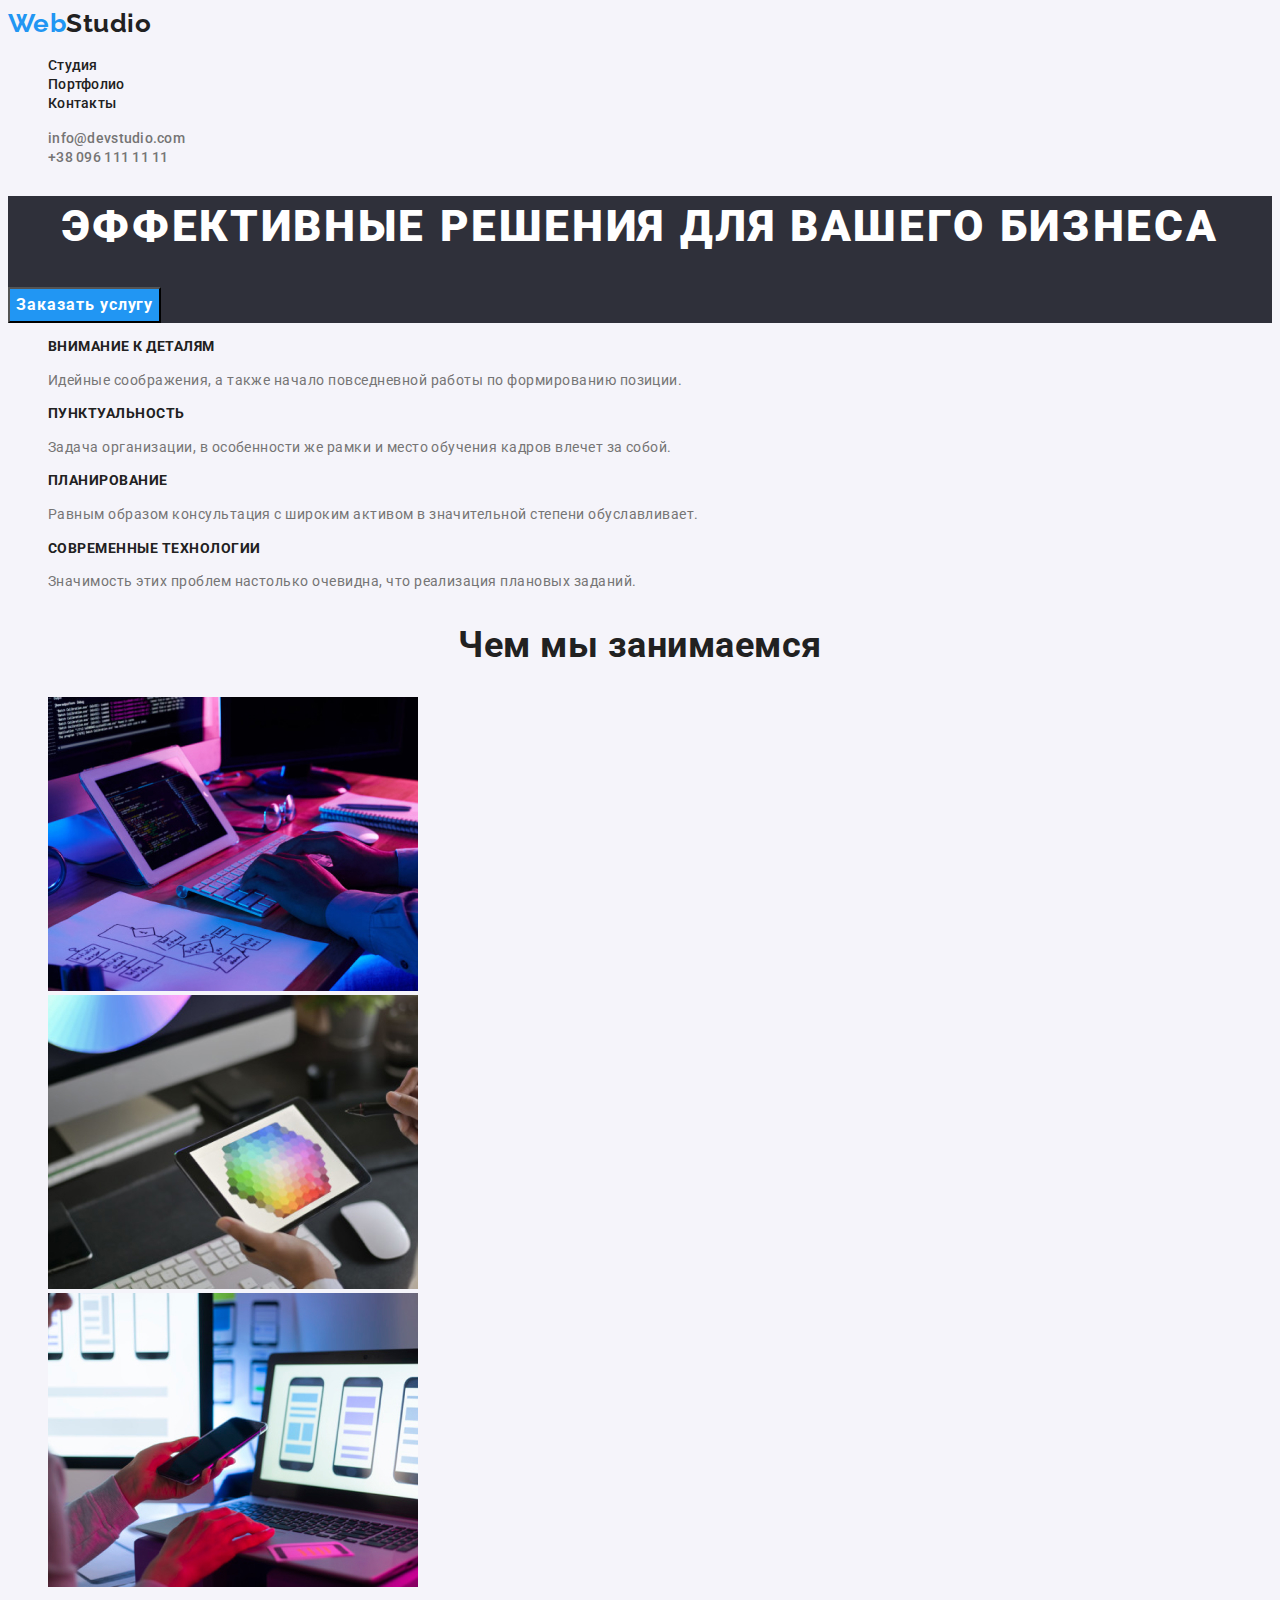
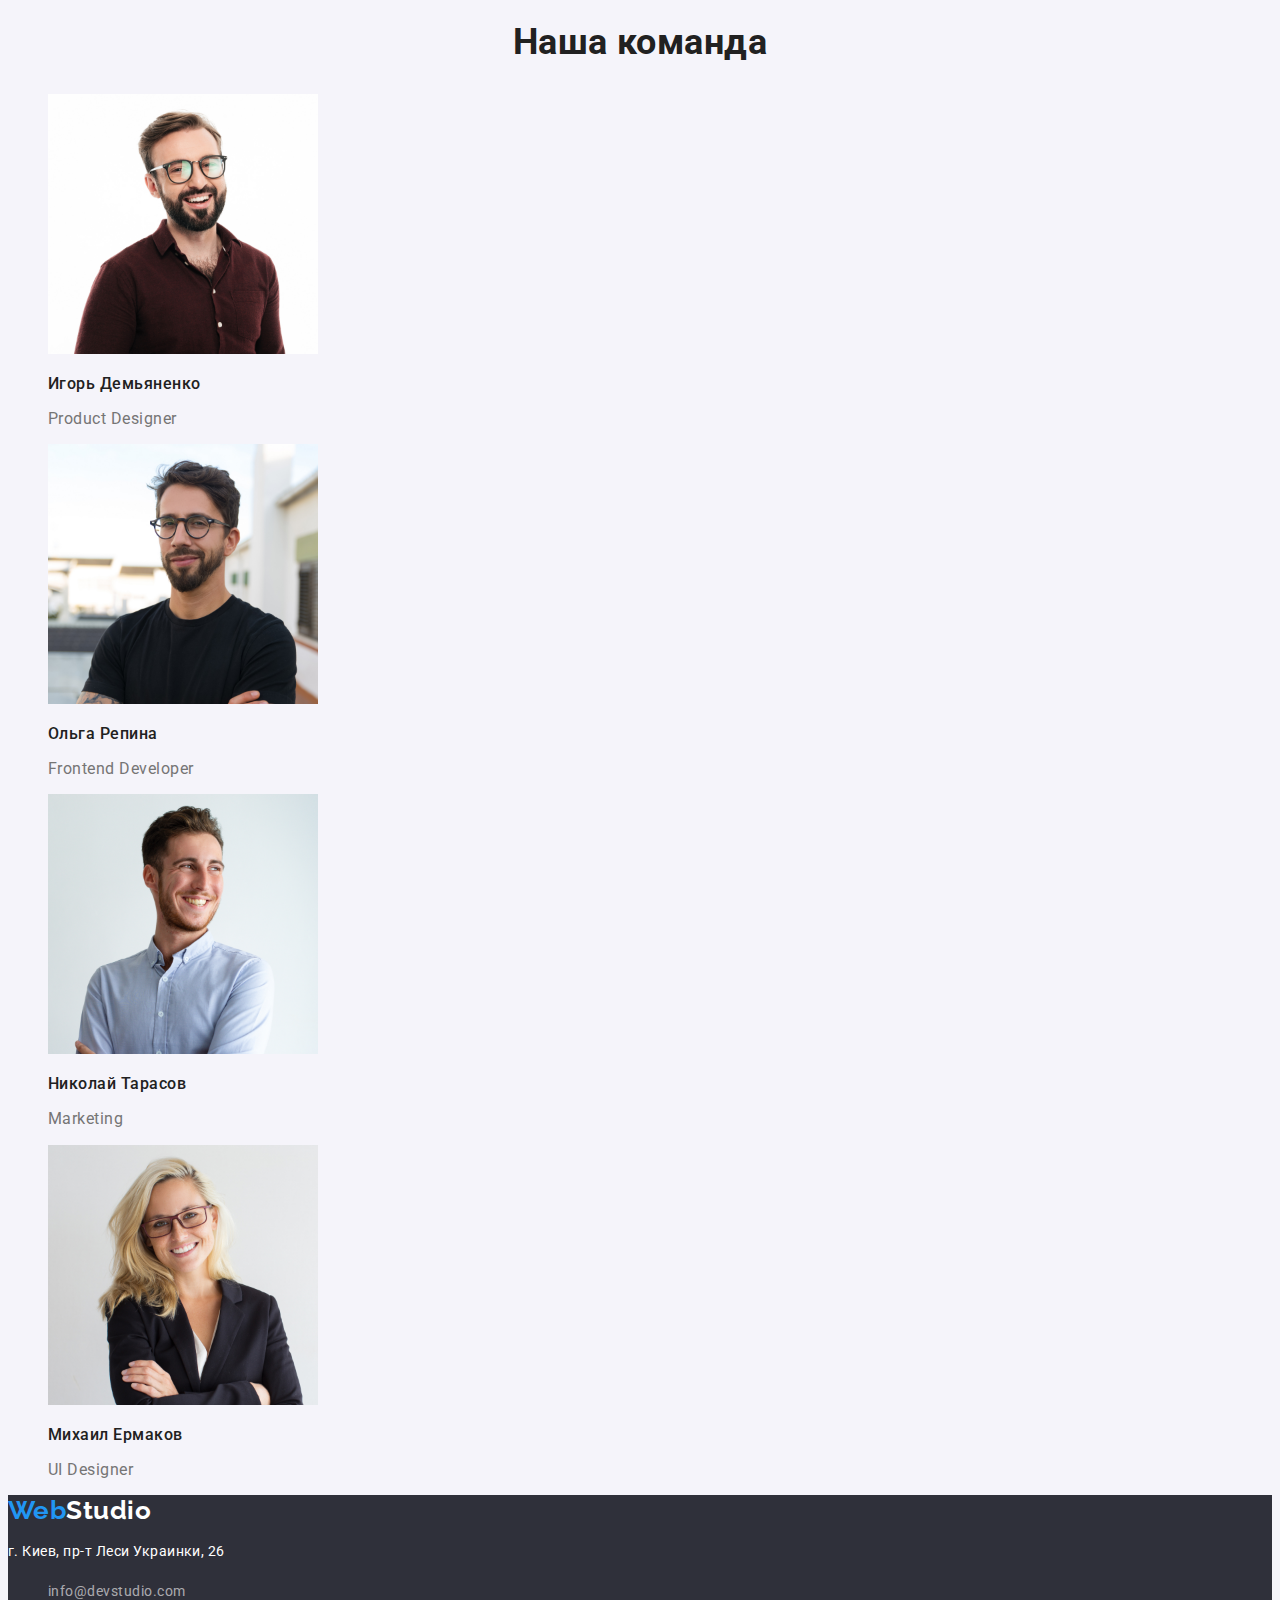
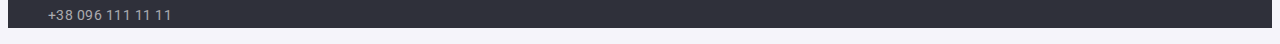
==== commit 2b6d862e: "правки в дз два" ====
--- a/index.html
+++ b/index.html
@@ -40,7 +40,7 @@
     <main>
       <!-- Герой -->
       <section class="hero">
-        <h1 class="title">ЭФФЕКТИВНЫЕ РЕШЕНИЯ ДЛЯ ВАШЕГО</h1>
+        <h1 class="title">Эффективные решения для вашего бизнеса</h1>
         <button type="button" class="button">Заказать услугу</button>
       </section>
       <!-- Особенности компании -->
@@ -48,28 +48,28 @@
         <h2 hidden>Наши преймущества</h2>
         <ul class="featyre-list">
           <li>
-            <h3 class="feature-title">ВНИМАНИЕ К ДЕТАЛЯМ</h3>
+            <h3 class="feature-title">Внимание к деталям</h3>
             <p class="feature-tetxt">
               Идейные соображения, а также начало повседневной работы по
               формированию позиции.
             </p>
           </li>
           <li>
-            <h3 class="feature-title">ПУНКТУАЛЬНОСТЬ</h3>
+            <h3 class="feature-title">Пунктуальность</h3>
             <p class="feature-tetxt">
               Задача организации, в особенности же рамки и место обучения кадров
               влечет за собой.
             </p>
           </li>
           <li>
-            <h3 class="feature-title">ПЛАНИРОВАНИЕ</h3>
+            <h3 class="feature-title">Планирование</h3>
             <p class="feature-tetxt">
               Равным образом консультация с широким активом в значительной
               степени обуславливает.
             </p>
           </li>
           <li>
-            <h3 class="feature-title">СОВРЕМЕННЫЕ ТЕХНОЛОГИИ</h3>
+            <h3 class="feature-title">Современные технологии</h3>
             <p class="feature-tetxt">
               Значимость этих проблем настолько очевидна, что реализация
               плановых заданий.
--- a/css/style.css
+++ b/css/style.css
@@ -79,6 +79,7 @@
   line-height: 1.4;
   text-align: center;
   letter-spacing: 0.06em;
+  text-transform: uppercase;
 }
 .button {
   color: var(--white-color);
@@ -98,6 +99,7 @@
   font-weight: 700;
   font-size: 14px;
   line-height: 1.1;
+  text-transform: uppercase;
 }
 .feature-tetxt {
   color: var(--general-text-color);
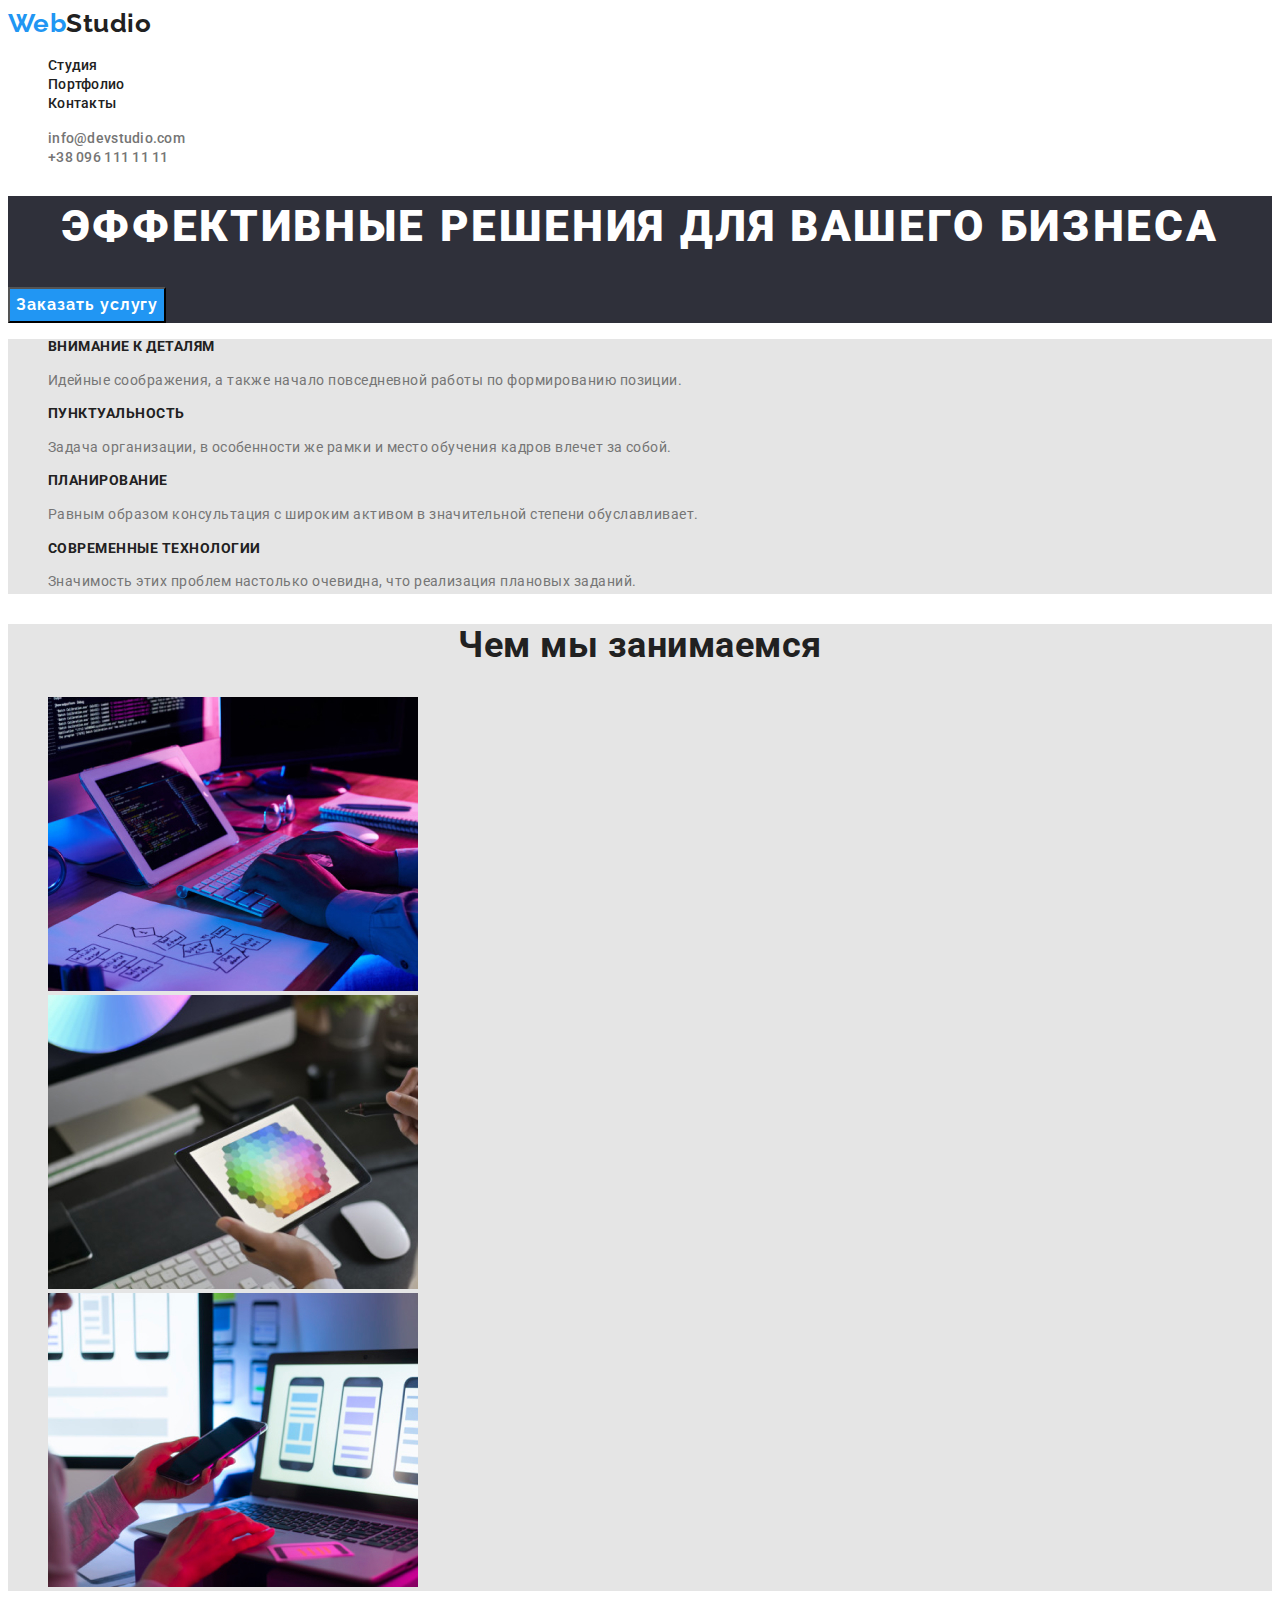
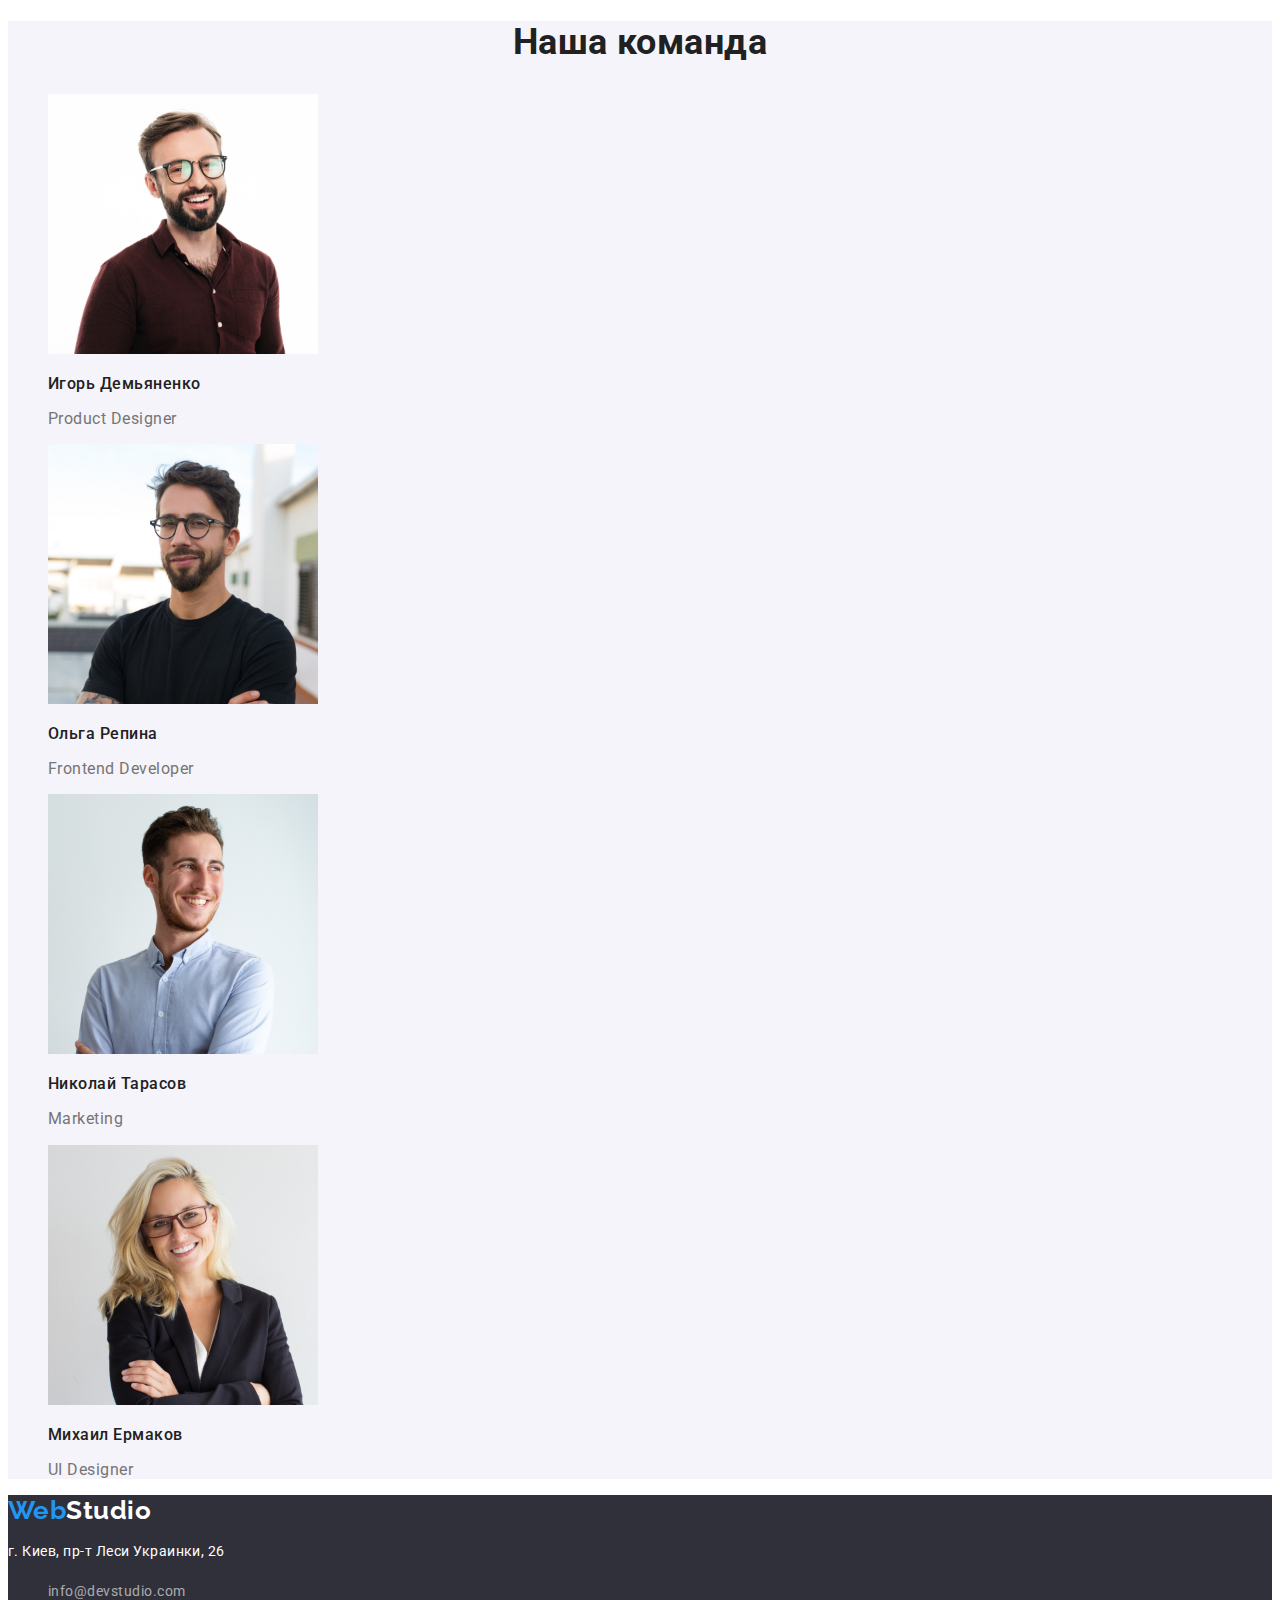
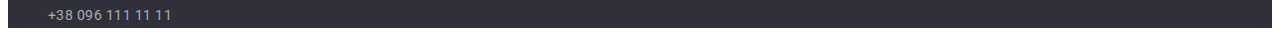
==== commit 31536cc2: "улучшил css" ====
--- a/index.html
+++ b/index.html
@@ -11,64 +11,68 @@
       href="https://fonts.googleapis.com/css2?family=Raleway:wght@700&family=Roboto:wght@400;500;700;900&display=swap"
       rel="stylesheet"
     />
-    <link rel="stylesheet" href="./css/style.css" />
+    <link rel="stylesheet" href="./css/styles.css" />
   </head>
   <body>
     <!-- Шапка сайта -->
     <header class="header">
       <nav class="header-nav">
-        <a href="/index.html" class="logo"
+        <a class="logo" href="/index.html"
           ><span class="logo-accent">Web</span>Studio</a
         >
-        <ul class="pages-nav">
-          <li><a href="" class="link">Студия</a></li>
-          <li><a href="./portofolio.html" class="link">Портфолио</a></li>
-          <li><a href="" class="link">Контакты</a></li>
+        <ul class="nav-list">
+          <li class="nav-item"><a class="nav-link" href="">Студия</a></li>
+          <li class="nav-item">
+            <a class="nav-link" href="./portofolio.html">Портфолио</a>
+          </li>
+          <li class="nav-item"><a class="nav-link" href="">Контакты</a></li>
         </ul>
       </nav>
       <ul class="auth-nav">
-        <li>
-          <a href="mailto:info@devstudio.com" class="link"
+        <li class="auth-nav-item">
+          <a class="auth-nav-link" href="mailto:info@devstudio.com"
             >info@devstudio.com</a
           >
         </li>
-        <li>
-          <a href="tel:+380961111111" class="link">+38 096 111 11 11</a>
+        <li class="auth-nav-item">
+          <a class="auth-nav-link" href="tel:+380961111111"
+            >+38 096 111 11 11</a
+          >
         </li>
       </ul>
     </header>
     <main>
       <!-- Герой -->
       <section class="hero">
-        <h1 class="title">Эффективные решения для вашего бизнеса</h1>
-        <button type="button" class="button">Заказать услугу</button>
+        <h1 class="hero-title">Эффективные решения для вашего бизнеса</h1>
+        <button class="hero-button" type="button">Заказать услугу</button>
       </section>
       <!-- Особенности компании -->
       <section class="feature">
         <h2 hidden>Наши преймущества</h2>
         <ul class="featyre-list">
-          <li>
+          <li class="feature-item">
             <h3 class="feature-title">Внимание к деталям</h3>
             <p class="feature-tetxt">
               Идейные соображения, а также начало повседневной работы по
               формированию позиции.
             </p>
           </li>
-          <li>
+          <li class="feature-item">
             <h3 class="feature-title">Пунктуальность</h3>
             <p class="feature-tetxt">
               Задача организации, в особенности же рамки и место обучения кадров
               влечет за собой.
             </p>
           </li>
-          <li>
+          <li class="feature-item">
             <h3 class="feature-title">Планирование</h3>
             <p class="feature-tetxt">
               Равным образом консультация с широким активом в значительной
               степени обуславливает.
             </p>
           </li>
-          <li>
+          <li class="feature-item">
             <h3 class="feature-title">Современные технологии</h3>
             <p class="feature-tetxt">
               Значимость этих проблем настолько очевидна, что реализация
@@ -79,14 +83,14 @@
       </section>
       <!-- Фото занятий компании -->
       <section class="example">
-        <h2 class="title">Чем мы занимаемся</h2>
+        <h2 class="example-title">Чем мы занимаемся</h2>
         <ul class="example-list">
-          <li>
+          <li class="example-item">
             <a href=""
               ><img src="./image/img1.jpg" alt="верстка сайта" width="370"
             /></a>
           </li>
-          <li>
+          <li class="example-item">
             <a href=""
               ><img
                 src="./image/img2.jpg"
@@ -94,7 +98,7 @@
                 width="370"
             /></a>
           </li>
-          <li>
+          <li class="example-item">
             <a href=""
               ><img
                 src="./image/img3.jpg"
@@ -106,24 +110,24 @@
       </section>
       <!-- команда компании -->
       <section class="team">
-        <h2 class="title">Наша команда</h2>
+        <h2 class="team-title">Наша команда</h2>
         <ul class="team-list">
-          <li>
+          <li class="team-item">
             <img src="./image/image1.jpg" alt="сотрудник команды" width="270" />
             <h3 class="team-title-name">Игорь Демьяненко</h3>
             <p class="team-tetxt">Product Designer</p>
           </li>
-          <li>
+          <li class="team-item">
             <img src="./image/image2.jpg" alt="сотрудник команды" width="270" />
             <h3 class="team-title-name">Ольга Репина</h3>
             <p class="team-text">Frontend Developer</p>
           </li>
-          <li>
+          <li class="team-item">
             <img src="./image/image3.jpg" alt="сотрудник команды" width="270" />
             <h3 class="team-title-name">Николай Тарасов</h3>
             <p class="team-text">Marketing</p>
           </li>
-          <li>
+          <li class="team-item">
             <img src="./image/image4.jpg" alt="сотрудник команды" width="270" />
             <h3 class="team-title-name">Михаил Ермаков</h3>
             <p class="team-text">UI Designer</p>
@@ -133,19 +137,21 @@
     </main>
     <!-- Подвал -->
     <footer class="footer">
-      <a href="/index.html" class="logo"
+      <a class="logo logo-color" href="/index.html"
         ><span class="logo-accent">Web</span>Studio</a
       >
       <address>
         <p class="footer-text">г. Киев, пр-т Леси Украинки, 26</p>
-        <ul>
-          <li>
-            <a href="mailto:info@devstudio.com" class="link"
+        <ul class="footer-list">
+          <li class="footer-item">
+            <a class="footer-link" href="mailto:info@devstudio.com"
               >info@devstudio.com</a
             >
           </li>
-          <li>
-            <a href="tel:+380961111111" class="link">+38 096 111 11 11</a>
+          <li class="footer-item">
+            <a class="footer-link" href="tel:+380961111111"
+              >+38 096 111 11 11</a
+            >
           </li>
         </ul>
       </address>
--- a/css/styles.css
+++ b/css/styles.css
@@ -0,0 +1,229 @@
+/*  
+Цвет основгого текста #757575
+цвет  подсвета #2196F3  
+цвет вторичный  #212121
+цвест для футера rgba(255, 255, 255, 0.6);
+основной цвест страницы #F5F4FA;
+ */
+:root {
+  /* Цвест тексат */
+  --general-text-color: #757575;
+  --title-color: #ffffff;
+  --secondary-title-color: #212121;
+  --footer-color-txt: rgba(255, 255, 255, 0.6);
+
+  /* Цвет акцентов */
+  --accent-color: #2196f3;
+  --hover-btn-color: #188ce8;
+  --accent-color-logo-footer: #ffffff;
+  --accent-color-portfolio-button: #ffffff;
+  /* Цвет фона */
+  --general-color-bcg: #e5e5e5;
+  --footer-hero-color-bcg: #2f303a;
+  --secondaru-color-bcg: #f5f4fa;
+
+  /* Шрифт */
+  --general-font: Roboto, sans-serif;
+  --secondary-font: Raleway, sans-serif;
+}
+body {
+  background-color: var(--general-color-page);
+  color: var(--general-text-color);
+
+  font-family: var(--general-font);
+  letter-spacing: 0.03em;
+}
+
+/* Header */
+.nav-link:hover,
+.nav-link:focus,
+.auth-nav-link:focus,
+.auth-nav-link:hover,
+.footer-link:focus,
+.footer-link:hover {
+  color: var(--accent-color);
+}
+
+.auth-nav-link {
+  color: var(--general-text-color);
+  text-decoration: none;
+
+  font-weight: 500;
+  font-size: 14px;
+  line-height: 1.1;
+  letter-spacing: 0.02em;
+}
+
+.nav-link {
+  color: var(--secondary-title-color);
+  text-decoration: none;
+
+  font-weight: 500;
+  font-size: 14px;
+  line-height: 1.1;
+  letter-spacing: 0.02em;
+}
+
+.logo {
+  color: var(--secondary-title-color);
+  text-decoration: none;
+
+  font-family: var(--secondary-font);
+  font-weight: 700;
+  font-size: 26px;
+  line-height: 1.2;
+}
+.logo:hover,
+.logo:focus {
+  color: var(--accent-color);
+}
+.logo-accent {
+  color: var(--accent-color);
+}
+
+/* Hero */
+.hero {
+  background-color: var(--footer-hero-color-bcg);
+}
+.hero-title {
+  color: var(--title-color);
+
+  font-weight: 900;
+  font-size: 44px;
+  line-height: 1.4;
+  text-align: center;
+  letter-spacing: 0.06em;
+  text-transform: uppercase;
+}
+
+.hero-button:focus,
+.hero-button:hover {
+  border-color: var(--hover-btn-color);
+}
+.hero-button {
+  color: var(--title-color);
+  background-color: var(--accent-color);
+  cursor: pointer;
+
+  font-family: var(--secondary-font);
+  font-weight: 700;
+  font-size: 16px;
+  line-height: 1.9;
+  letter-spacing: 0.06em;
+}
+
+/* Особенности компании */
+.feature {
+  background-color: var(--general-color-bcg);
+}
+
+.feature-title {
+  color: var(--secondary-title-color);
+
+  font-weight: 700;
+  font-size: 14px;
+  line-height: 1.1;
+  text-transform: uppercase;
+}
+.feature-tetxt {
+  line-height: 1.7;
+  font-size: 14px;
+}
+
+/* Фото занятий компании */
+.example {
+  background-color: var(--general-color-bcg);
+}
+
+.example-title {
+  color: var(--secondary-title-color);
+
+  font-weight: 700;
+  font-size: 36px;
+  line-height: 1.2;
+  text-align: center;
+}
+
+/* команда компании */
+.team {
+  background-color: var(--secondaru-color-bcg);
+}
+.team-title {
+  color: var(--secondary-title-color);
+
+  font-weight: 700;
+  font-size: 36px;
+  line-height: 1.2;
+  text-align: center;
+}
+.team-title-name {
+  color: var(--secondary-title-color);
+
+  font-weight: 500;
+  font-size: 16px;
+  line-height: 1.2;
+}
+.team-text {
+  font-size: 16px;
+  line-height: 1.2;
+}
+/* подвал */
+.footer {
+  background-color: var(--footer-hero-color-bcg);
+}
+.footer-text {
+  color: var(--title-color);
+
+  font-size: 14px;
+  line-height: 1.7;
+  font-style: normal;
+}
+.footer-link {
+  color: var(--footer-color-txt);
+  text-decoration: none;
+
+  font-size: 14px;
+  line-height: 1.7;
+  font-style: normal;
+}
+
+.logo-color {
+  color: var(--accent-color-logo-footer);
+}
+
+li {
+  list-style-type: none;
+}
+
+/* Portfolio */
+.portfolio {
+  background-color: var(--general-color-bcg);
+}
+
+.portfolio-button:focus,
+.portfolio-button:hover {
+  color: var(--accent-color-portfolio-button);
+  background-color: var(--accent-color);
+}
+.portfolio-button {
+  cursor: pointer;
+  color: var(--secondary-text-color);
+  background-color: var(--white-color);
+
+  font-weight: 500;
+  font-size: 16px;
+  line-height: 1.6;
+  letter-spacing: 0.03em;
+}
+.portfolio-title {
+  color: var(--secondary-title-color);
+
+  font-weight: 700;
+  font-size: 18px;
+  line-height: 2;
+  letter-spacing: 0.06em;
+}
+.portfolio-text {
+  font-size: 16px;
+  line-height: 1.9;
+}
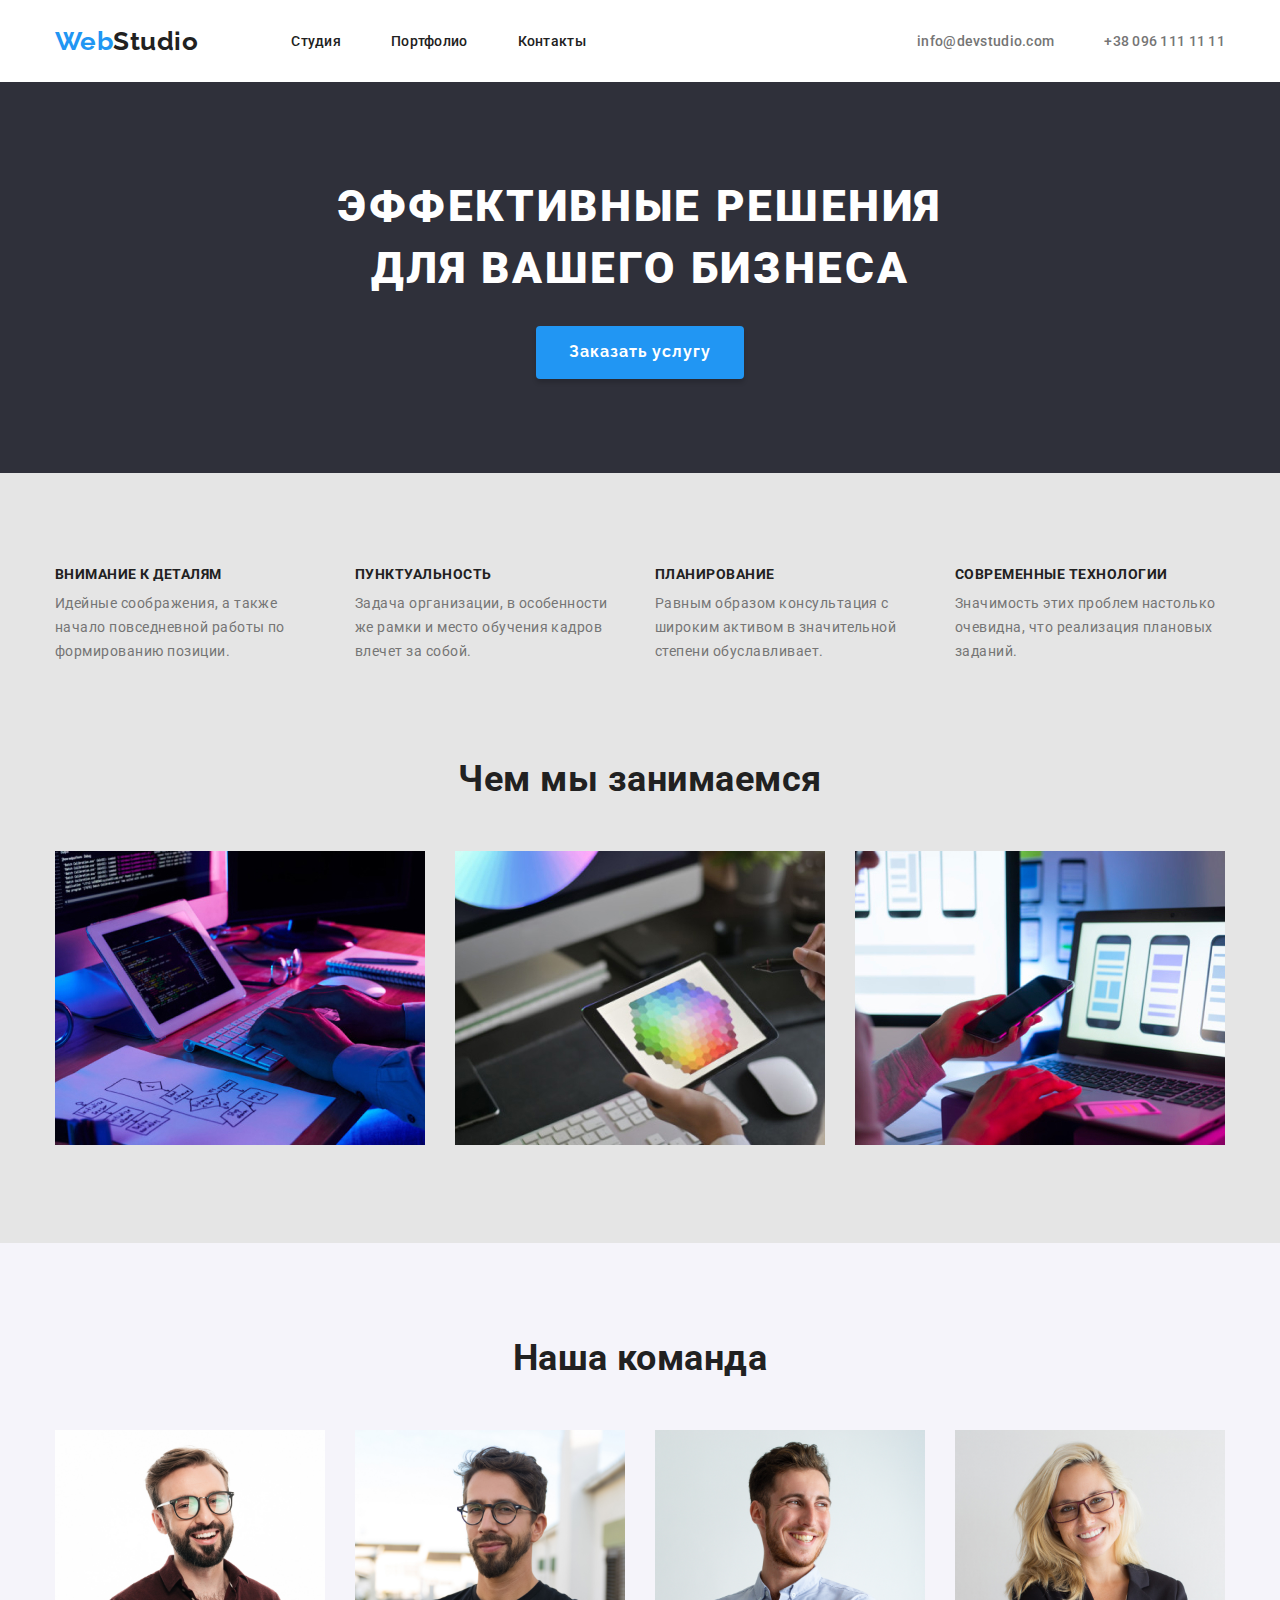
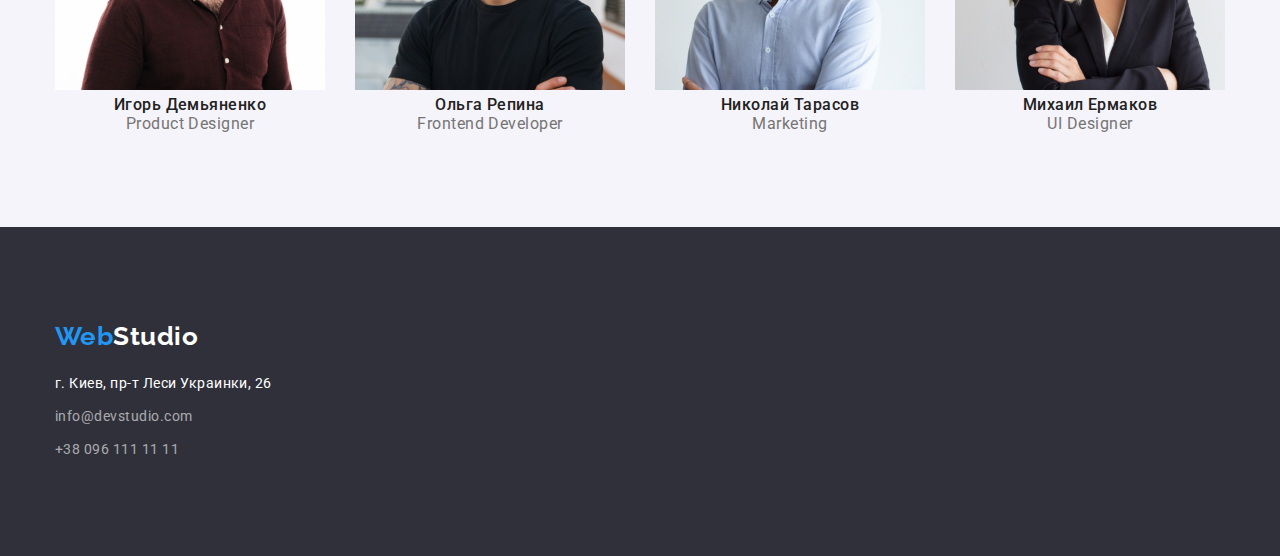
==== commit 49565fa3: "geomtry" ====
--- a/index.html
+++ b/index.html
@@ -8,6 +8,10 @@
     <link rel="preconnect" href="https://fonts.googleapis.com" />
     <link rel="preconnect" href="https://fonts.gstatic.com" crossorigin />
     <link
+      rel="stylesheet"
+      href="https://cdn.jsdelivr.net/npm/modern-normalize@1.1.0/modern-normalize.min.css"
+    />
+    <link
       href="https://fonts.googleapis.com/css2?family=Raleway:wght@700&family=Roboto:wght@400;500;700;900&display=swap"
       rel="stylesheet"
     />
@@ -16,145 +20,181 @@
   <body>
     <!-- Шапка сайта -->
     <header class="header">
-      <nav class="header-nav">
-        <a class="logo" href="/index.html"
-          ><span class="logo-accent">Web</span>Studio</a
-        >
-        <ul class="nav-list">
-          <li class="nav-item"><a class="nav-link" href="">Студия</a></li>
-          <li class="nav-item">
-            <a class="nav-link" href="./portofolio.html">Портфолио</a>
-          </li>
-          <li class="nav-item"><a class="nav-link" href="">Контакты</a></li>
-        </ul>
-      </nav>
-      <ul class="auth-nav">
-        <li class="auth-nav-item">
-          <a class="auth-nav-link" href="mailto:info@devstudio.com"
-            >info@devstudio.com</a
+      <div class="container flex">
+        <nav class="header-nav">
+          <a class="logo" href="/index.html"
+            ><span class="logo-accent">Web</span>Studio</a
           >
-        </li>
-        <li class="auth-nav-item">
-          <a class="auth-nav-link" href="tel:+380961111111"
-            >+38 096 111 11 11</a
-          >
-        </li>
-      </ul>
-    </header>
-    <main>
-      <!-- Герой -->
-      <section class="hero">
-        <h1 class="hero-title">Эффективные решения для вашего бизнеса</h1>
-        <button class="hero-button" type="button">Заказать услугу</button>
-      </section>
-      <!-- Особенности компании -->
-      <section class="feature">
-        <h2 hidden>Наши преймущества</h2>
-        <ul class="featyre-list">
-          <li class="feature-item">
-            <h3 class="feature-title">Внимание к деталям</h3>
-            <p class="feature-tetxt">
-              Идейные соображения, а также начало повседневной работы по
-              формированию позиции.
-            </p>
-          </li>
-          <li class="feature-item">
-            <h3 class="feature-title">Пунктуальность</h3>
-            <p class="feature-tetxt">
-              Задача организации, в особенности же рамки и место обучения кадров
-              влечет за собой.
-            </p>
-          </li>
-          <li class="feature-item">
-            <h3 class="feature-title">Планирование</h3>
-            <p class="feature-tetxt">
-              Равным образом консультация с широким активом в значительной
-              степени обуславливает.
-            </p>
-          </li>
-          <li class="feature-item">
-            <h3 class="feature-title">Современные технологии</h3>
-            <p class="feature-tetxt">
-              Значимость этих проблем настолько очевидна, что реализация
-              плановых заданий.
-            </p>
-          </li>
-        </ul>
-      </section>
-      <!-- Фото занятий компании -->
-      <section class="example">
-        <h2 class="example-title">Чем мы занимаемся</h2>
-        <ul class="example-list">
-          <li class="example-item">
-            <a href=""
-              ><img src="./image/img1.jpg" alt="верстка сайта" width="370"
-            /></a>
-          </li>
-          <li class="example-item">
-            <a href=""
-              ><img
-                src="./image/img2.jpg"
-                alt="выбор макета сайта для телефона"
-                width="370"
-            /></a>
-          </li>
-          <li class="example-item">
-            <a href=""
-              ><img
-                src="./image/img3.jpg"
-                alt="цветокоррекция на планшете"
-                width="370"
-            /></a>
-          </li>
-        </ul>
-      </section>
-      <!-- команда компании -->
-      <section class="team">
-        <h2 class="team-title">Наша команда</h2>
-        <ul class="team-list">
-          <li class="team-item">
-            <img src="./image/image1.jpg" alt="сотрудник команды" width="270" />
-            <h3 class="team-title-name">Игорь Демьяненко</h3>
-            <p class="team-tetxt">Product Designer</p>
-          </li>
-          <li class="team-item">
-            <img src="./image/image2.jpg" alt="сотрудник команды" width="270" />
-            <h3 class="team-title-name">Ольга Репина</h3>
-            <p class="team-text">Frontend Developer</p>
-          </li>
-          <li class="team-item">
-            <img src="./image/image3.jpg" alt="сотрудник команды" width="270" />
-            <h3 class="team-title-name">Николай Тарасов</h3>
-            <p class="team-text">Marketing</p>
-          </li>
-          <li class="team-item">
-            <img src="./image/image4.jpg" alt="сотрудник команды" width="270" />
-            <h3 class="team-title-name">Михаил Ермаков</h3>
-            <p class="team-text">UI Designer</p>
-          </li>
-        </ul>
-      </section>
-    </main>
-    <!-- Подвал -->
-    <footer class="footer">
-      <a class="logo logo-color" href="/index.html"
-        ><span class="logo-accent">Web</span>Studio</a
-      >
-      <address>
-        <p class="footer-text">г. Киев, пр-т Леси Украинки, 26</p>
-        <ul class="footer-list">
-          <li class="footer-item">
-            <a class="footer-link" href="mailto:info@devstudio.com"
+          <ul class="nav-list">
+            <li class="nav-item"><a class="nav-link" href="">Студия</a></li>
+            <li class="nav-item">
+              <a class="nav-link" href="./portofolio.html">Портфолио</a>
+            </li>
+            <li class="nav-item"><a class="nav-link" href="">Контакты</a></li>
+          </ul>
+        </nav>
+        <ul class="auth-nav">
+          <li class="auth-nav-item">
+            <a class="auth-nav-link" href="mailto:info@devstudio.com"
               >info@devstudio.com</a
             >
           </li>
-          <li class="footer-item">
-            <a class="footer-link" href="tel:+380961111111"
+          <li class="auth-nav-item">
+            <a class="auth-nav-link" href="tel:+380961111111"
               >+38 096 111 11 11</a
             >
           </li>
         </ul>
-      </address>
+      </div>
+    </header>
+    <main>
+      <!-- Герой -->
+      <section class="hero section">
+        <div class="container">
+          <h1 class="hero-title">Эффективные решения для вашего бизнеса</h1>
+          <button class="hero-button" type="button">Заказать услугу</button>
+        </div>
+      </section>
+      <!-- Особенности компании -->
+      <section class="feature section">
+        <h2 hidden>Наши преймущества</h2>
+        <div class="container">
+          <ul class="feature-list">
+            <li class="feature-item">
+              <h3 class="feature-title">Внимание к деталям</h3>
+              <p class="feature-tetxt">
+                Идейные соображения, а также начало повседневной работы по
+                формированию позиции.
+              </p>
+            </li>
+            <li class="feature-item">
+              <h3 class="feature-title">Пунктуальность</h3>
+              <p class="feature-tetxt">
+                Задача организации, в особенности же рамки и место обучения
+                кадров влечет за собой.
+              </p>
+            </li>
+            <li class="feature-item">
+              <h3 class="feature-title">Планирование</h3>
+              <p class="feature-tetxt">
+                Равным образом консультация с широким активом в значительной
+                степени обуславливает.
+              </p>
+            </li>
+            <li class="feature-item">
+              <h3 class="feature-title">Современные технологии</h3>
+              <p class="feature-tetxt">
+                Значимость этих проблем настолько очевидна, что реализация
+                плановых заданий.
+              </p>
+            </li>
+          </ul>
+        </div>
+      </section>
+      <!-- Фото занятий компании -->
+      <section class="example">
+        <div class="container">
+          <h2 class="example-title">Чем мы занимаемся</h2>
+          <ul class="example-list">
+            <li class="example-item">
+              <a href=""
+                ><img src="./image/img1.jpg" alt="верстка сайта" width="370"
+              /></a>
+            </li>
+            <li class="example-item">
+              <a href=""
+                ><img
+                  src="./image/img2.jpg"
+                  alt="выбор макета сайта для телефона"
+                  width="370"
+              /></a>
+            </li>
+            <li class="example-item">
+              <a href=""
+                ><img
+                  src="./image/img3.jpg"
+                  alt="цветокоррекция на планшете"
+                  width="370"
+              /></a>
+            </li>
+          </ul>
+        </div>
+      </section>
+      <!-- команда компании -->
+      <section class="team section">
+        <div class="container">
+          <h2 class="team-title">Наша команда</h2>
+          <ul class="team-list">
+            <li class="team-item">
+              <img
+                src="./image/image1.jpg"
+                alt="сотрудник команды"
+                width="270"
+              />
+              <h3 class="team-title-name">Игорь Демьяненко</h3>
+              <p class="team-text">Product Designer</p>
+            </li>
+            <li class="team-item">
+              <img
+                src="./image/image2.jpg"
+                alt="сотрудник команды"
+                width="270"
+              />
+              <h3 class="team-title-name">Ольга Репина</h3>
+              <p class="team-text">Frontend Developer</p>
+            </li>
+            <li class="team-item">
+              <img
+                src="./image/image3.jpg"
+                alt="сотрудник команды"
+                width="270"
+              />
+              <h3 class="team-title-name">Николай Тарасов</h3>
+              <p class="team-text">Marketing</p>
+            </li>
+            <li class="team-item">
+              <img
+                src="./image/image4.jpg"
+                alt="сотрудник команды"
+                width="270"
+              />
+              <h3 class="team-title-name">Михаил Ермаков</h3>
+              <p class="team-text">UI Designer</p>
+            </li>
+          </ul>
+        </div>
+      </section>
+    </main>
+    <!-- Подвал -->
+    <footer class="footer section">
+      <div class="container">
+        <a class="logo logo-color" href="/index.html"
+          ><span class="logo-accent">Web</span>Studio</a
+        >
+        <address>
+          <ul class="footer-list">
+            <li class="footer-item">
+              <a
+                class="footer-link text"
+                href="https://goo.gl/maps/Yac1yd6HgQ2EfbCq5"
+                target="_blank"
+                rel="noreferrer noopener"
+                >г. Киев, пр-т Леси Украинки, 26</a
+              >
+            </li>
+            <li class="footer-item">
+              <a class="footer-link" href="mailto:info@devstudio.com"
+                >info@devstudio.com</a
+              >
+            </li>
+            <li class="footer-item">
+              <a class="footer-link" href="tel:+380961111111"
+                >+38 096 111 11 11</a
+              >
+            </li>
+          </ul>
+        </address>
+      </div>
     </footer>
   </body>
 </html>
--- a/css/styles.css
+++ b/css/styles.css
@@ -26,6 +26,31 @@
   --general-font: Roboto, sans-serif;
   --secondary-font: Raleway, sans-serif;
 }
+/* Утилиты */
+h1,
+h2,
+h3,
+h4,
+h5,
+h6,
+p,
+ul {
+  margin: 0;
+  padding: 0;
+}
+
+/* Общие значания */
+.container {
+  width: 1200px;
+  padding-left: 15px;
+  padding-right: 15px;
+  margin-left: auto;
+  margin-right: auto;
+}
+.section {
+  padding-top: 94px;
+  padding-bottom: 94px;
+}
 body {
   background-color: var(--general-color-page);
   color: var(--general-text-color);
@@ -35,6 +60,33 @@
 }
 
 /* Header */
+
+.container.flex,
+.nav-list,
+.auth-nav,
+.header-nav {
+  display: flex;
+  align-items: center;
+}
+
+.nav-item {
+  padding: 32px 0px;
+}
+.nav-item:nth-child(1) {
+  margin-left: 93px;
+}
+
+.nav-item:nth-child(n + 2) {
+  margin-left: 50px;
+}
+
+.auth-nav {
+  margin-left: auto;
+}
+.auth-nav-item + .auth-nav-item {
+  margin-left: 50px;
+}
+
 .nav-link:hover,
 .nav-link:focus,
 .auth-nav-link:focus,
@@ -84,6 +136,7 @@
 /* Hero */
 .hero {
   background-color: var(--footer-hero-color-bcg);
+  text-align: center;
 }
 .hero-title {
   color: var(--title-color);
@@ -91,9 +144,13 @@
   font-weight: 900;
   font-size: 44px;
   line-height: 1.4;
-  text-align: center;
   letter-spacing: 0.06em;
   text-transform: uppercase;
+
+  height: 120px;
+  width: 696px;
+  margin-left: auto;
+  margin-right: auto;
 }
 
 .hero-button:focus,
@@ -110,6 +167,14 @@
   font-size: 16px;
   line-height: 1.9;
   letter-spacing: 0.06em;
+
+  margin-top: 30px;
+  padding: 10px 32px;
+  display: inline-block;
+  min-width: 200px;
+  box-shadow: 0px 4px 4px rgba(0, 0, 0, 0.15);
+  border-radius: 4px;
+  border: 1px solid transparent;
 }
 
 /* Особенности компании */
@@ -117,6 +182,16 @@
   background-color: var(--general-color-bcg);
 }
 
+.feature-list {
+  display: flex;
+}
+
+.feature-item {
+  width: 270px;
+}
+.feature-item:nth-child(n + 2) {
+  margin-left: 30px;
+}
 .feature-title {
   color: var(--secondary-title-color);
 
@@ -128,6 +203,7 @@
 .feature-tetxt {
   line-height: 1.7;
   font-size: 14px;
+  margin-top: 10px;
 }
 
 /* Фото занятий компании */
@@ -135,6 +211,18 @@
   background-color: var(--general-color-bcg);
 }
 
+.example-list {
+  display: flex;
+}
+
+.example-item {
+  margin-top: 50px;
+  margin-bottom: 94px;
+}
+.example-item:nth-child(n + 2) {
+  margin-left: 30px;
+}
+
 .example-title {
   color: var(--secondary-title-color);
 
@@ -156,27 +244,40 @@
   line-height: 1.2;
   text-align: center;
 }
+
+.team-list {
+  display: flex;
+  margin-top: 50px;
+}
+.team-item:nth-child(n + 2) {
+  margin-left: 30px;
+}
+
 .team-title-name {
   color: var(--secondary-title-color);
 
   font-weight: 500;
   font-size: 16px;
   line-height: 1.2;
+  text-align: center;
 }
 .team-text {
   font-size: 16px;
   line-height: 1.2;
+  text-align: center;
 }
 /* подвал */
 .footer {
   background-color: var(--footer-hero-color-bcg);
 }
-.footer-text {
+.footer-item .text {
   color: var(--title-color);
 
   font-size: 14px;
   line-height: 1.7;
   font-style: normal;
+
+  margin-top: 20px;
 }
 .footer-link {
   color: var(--footer-color-txt);
@@ -185,6 +286,11 @@
   font-size: 14px;
   line-height: 1.7;
   font-style: normal;
+
+  display: inline-block;
+}
+.footer-item + .footer-item {
+  margin-top: 9px;
 }
 
 .logo-color {
@@ -198,6 +304,14 @@
 /* Portfolio */
 .portfolio {
   background-color: var(--general-color-bcg);
+}
+
+.portfolio-list-button {
+  display: flex;
+  justify-content: center;
+}
+.portfolio-item-button:nth-child(n + 2) {
+  margin-left: 8px;
 }
 
 .portfolio-button:focus,
@@ -214,7 +328,28 @@
   font-size: 16px;
   line-height: 1.6;
   letter-spacing: 0.03em;
-}
+
+  padding: 6px 22px;
+  box-shadow: 0px 3px 1px rgba(0, 0, 0, 0.1), 0px 1px 2px rgba(0, 0, 0, 0.08),
+    0px 2px 2px rgba(0, 0, 0, 0.12);
+  border-radius: 4px;
+}
+
+.portfolio-list {
+  display: flex;
+  flex-wrap: wrap;
+  margin-top: -30px;
+  margin-left: -30px;
+}
+
+.portfolio-item {
+  margin-left: 30px;
+  margin-top: 30px;
+  flex-basis: calc(100% / 3 - 42px);
+  border: 1px solid #eeeeee;
+  background: #ffffff;
+}
+
 .portfolio-title {
   color: var(--secondary-title-color);
 
@@ -222,8 +357,22 @@
   font-size: 18px;
   line-height: 2;
   letter-spacing: 0.06em;
+  margin-top: 20px;
 }
 .portfolio-text {
   font-size: 16px;
   line-height: 1.9;
-}
+  margin-top: 4px;
+}
+
+.card-text-portfolio {
+  margin: 20px 24px;
+}
+
+.flex-portfolio {
+  margin-top: 50px;
+}
+.portfolio-item > img {
+  max-width: 100%;
+  display: block;
+}
